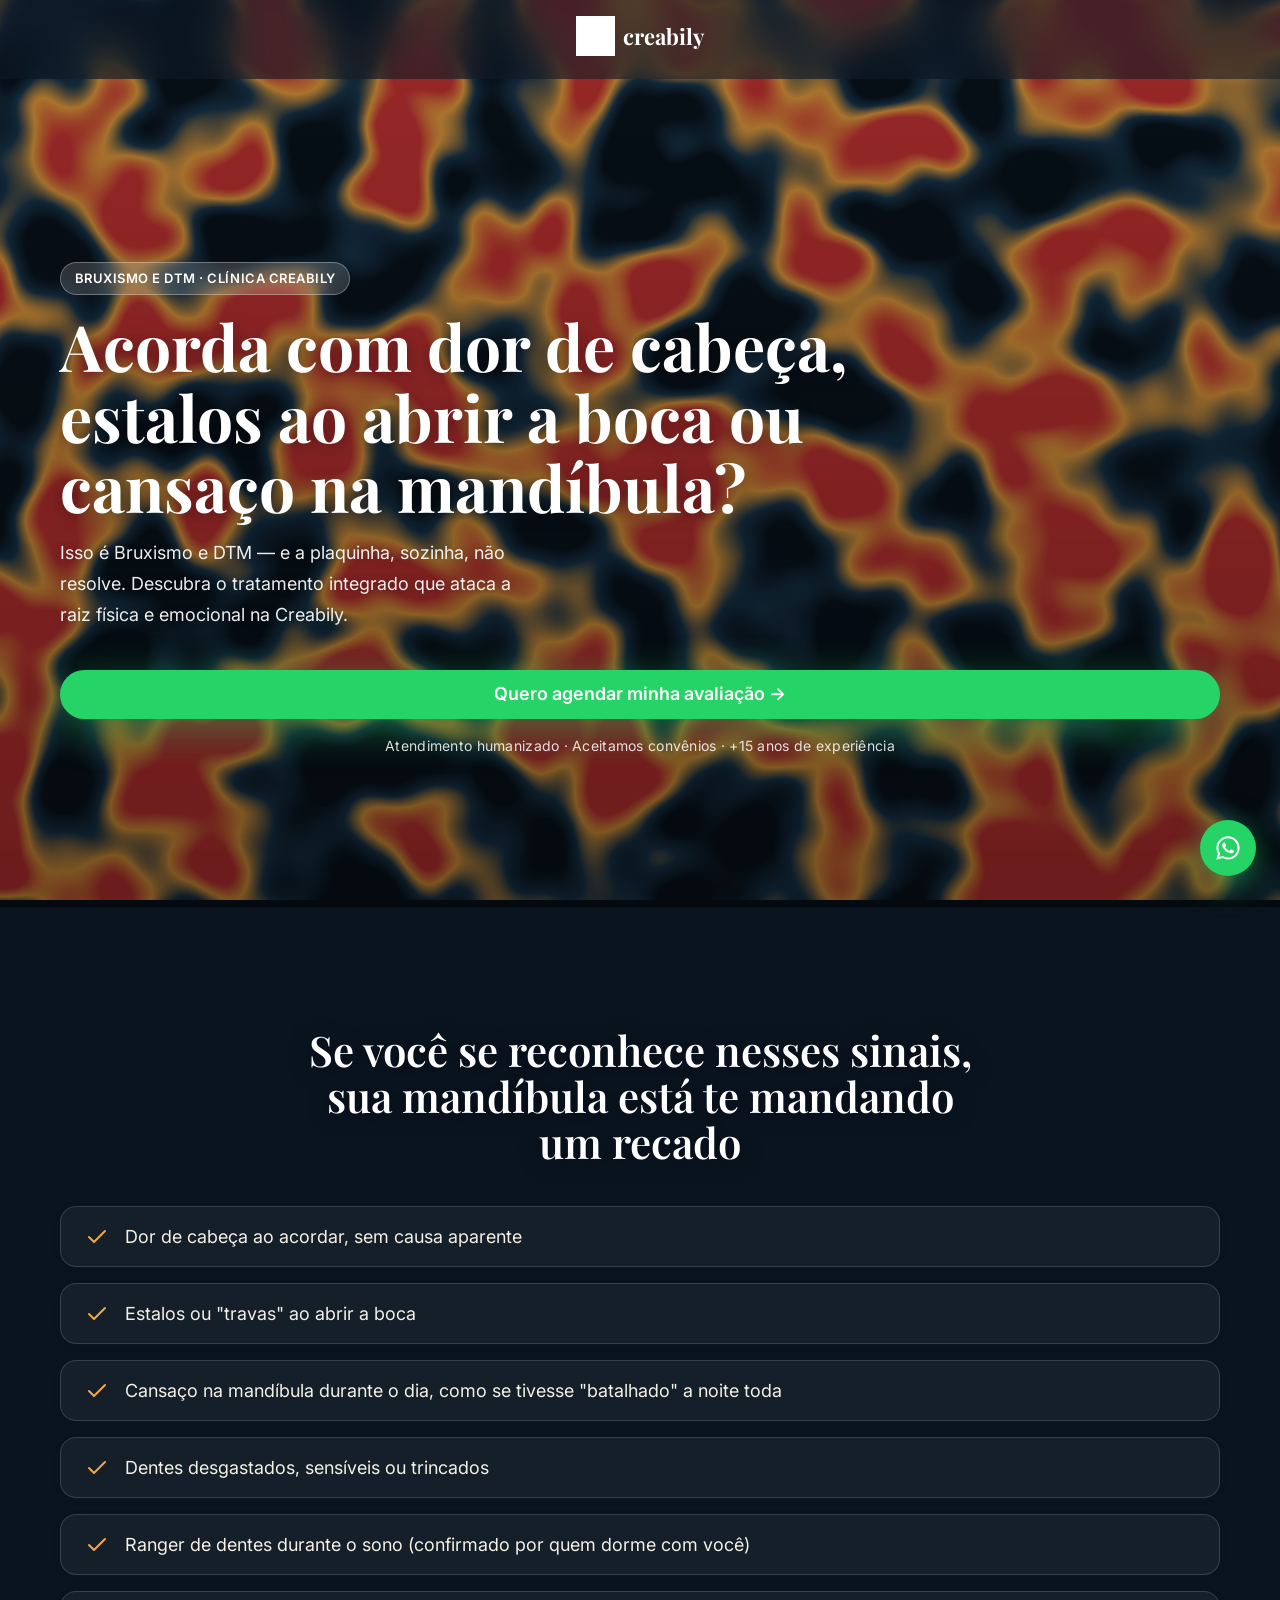
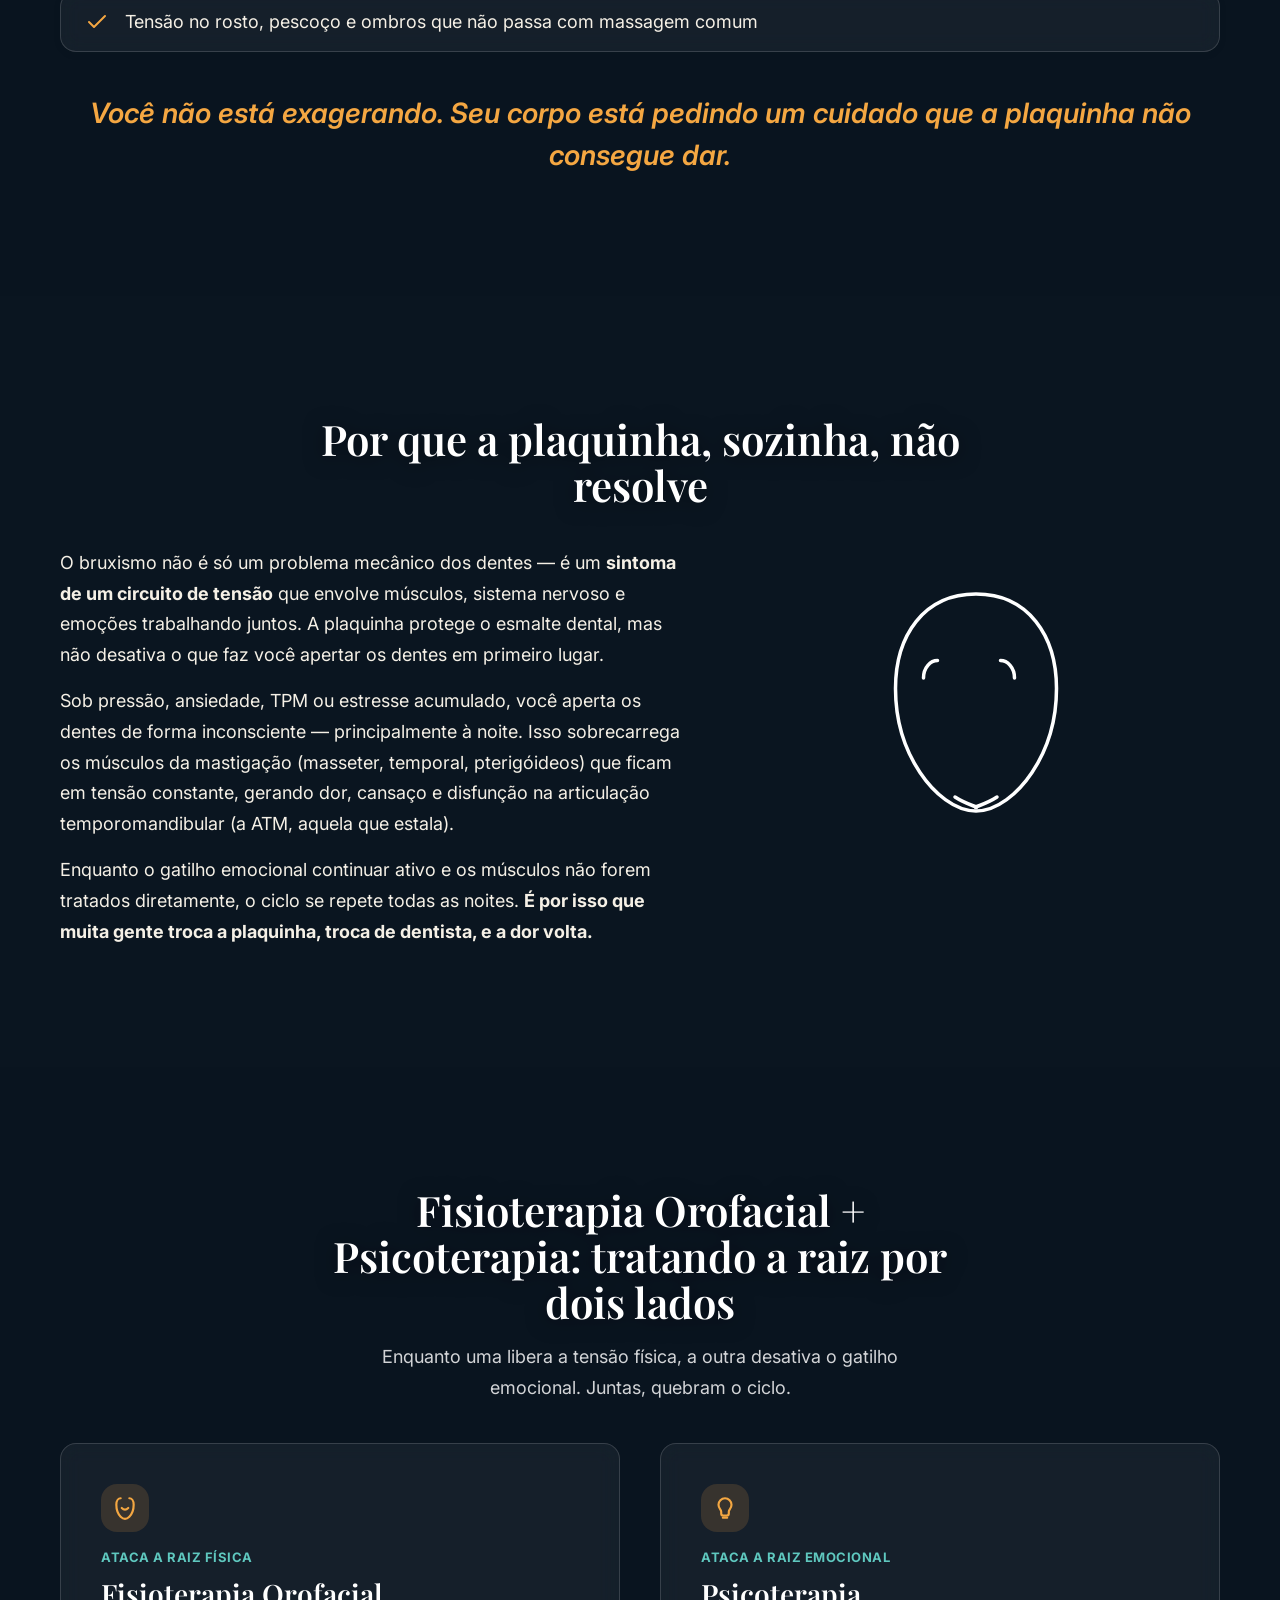
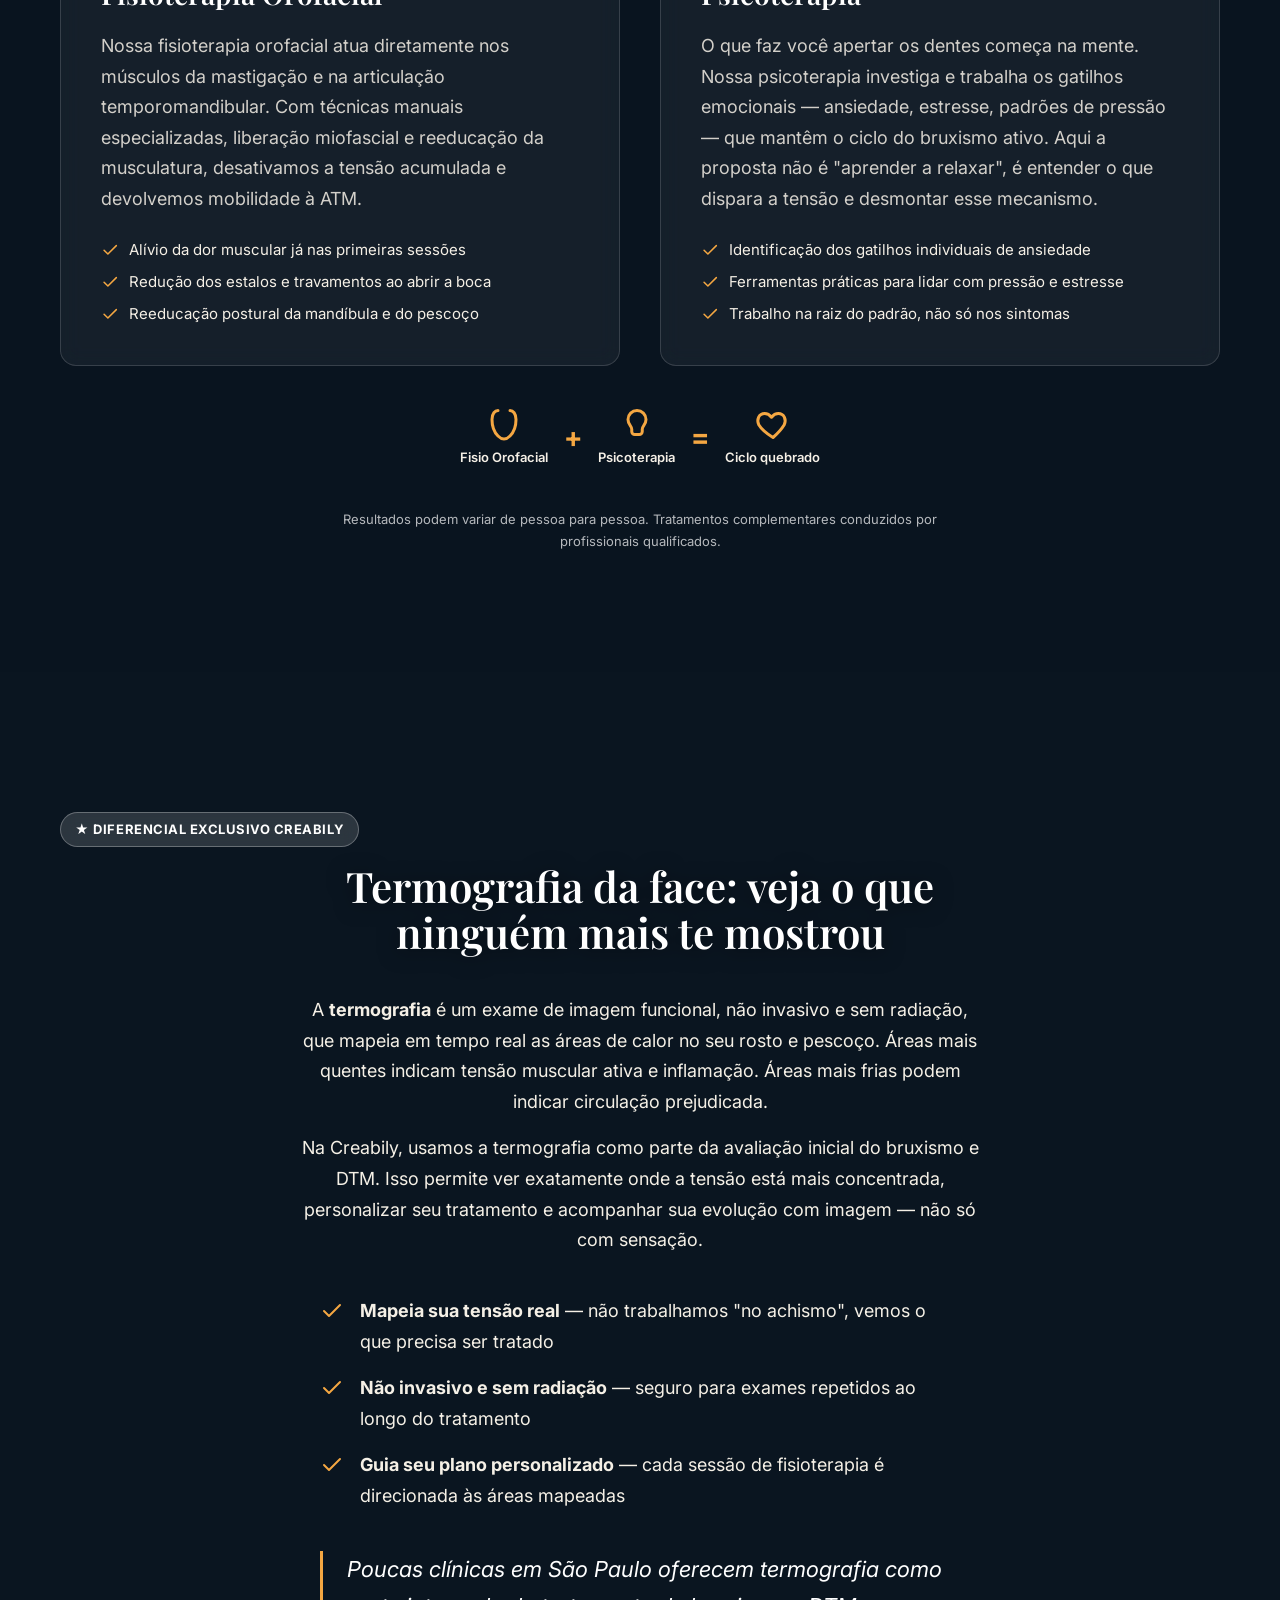
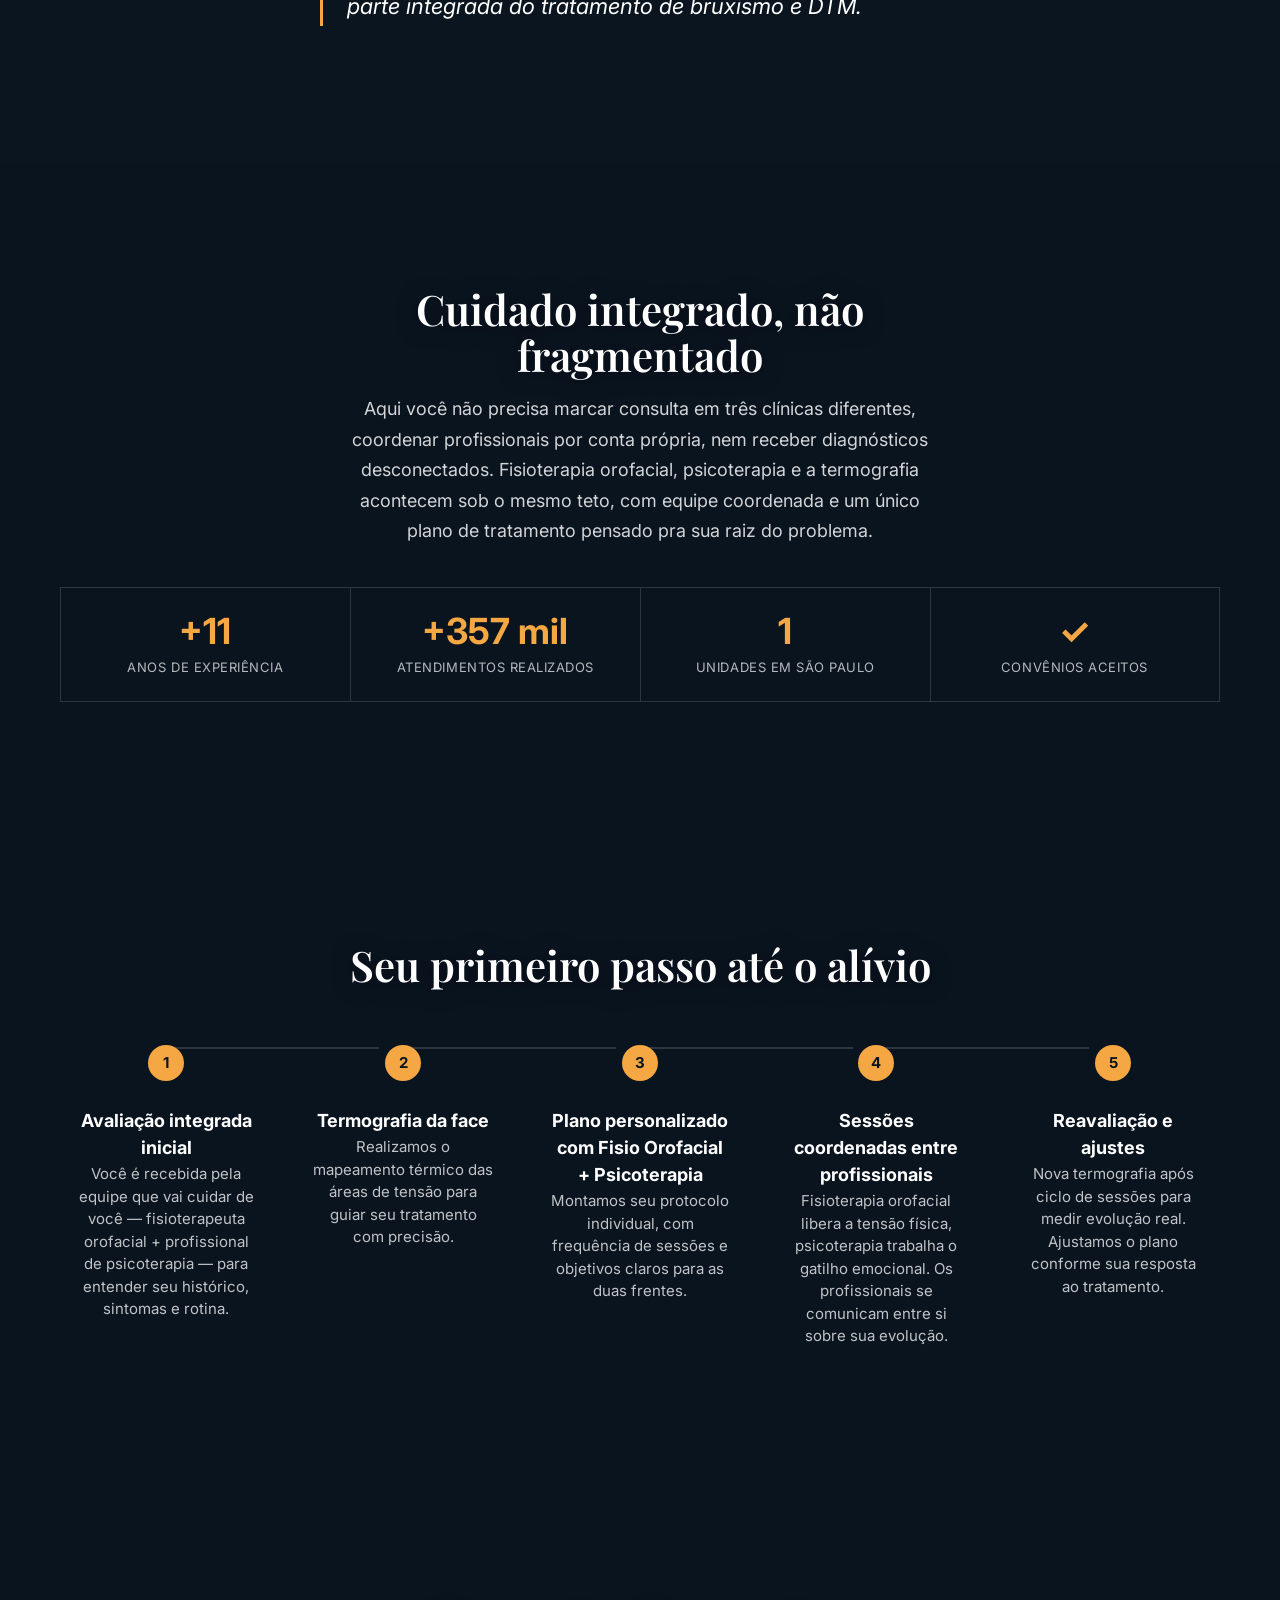
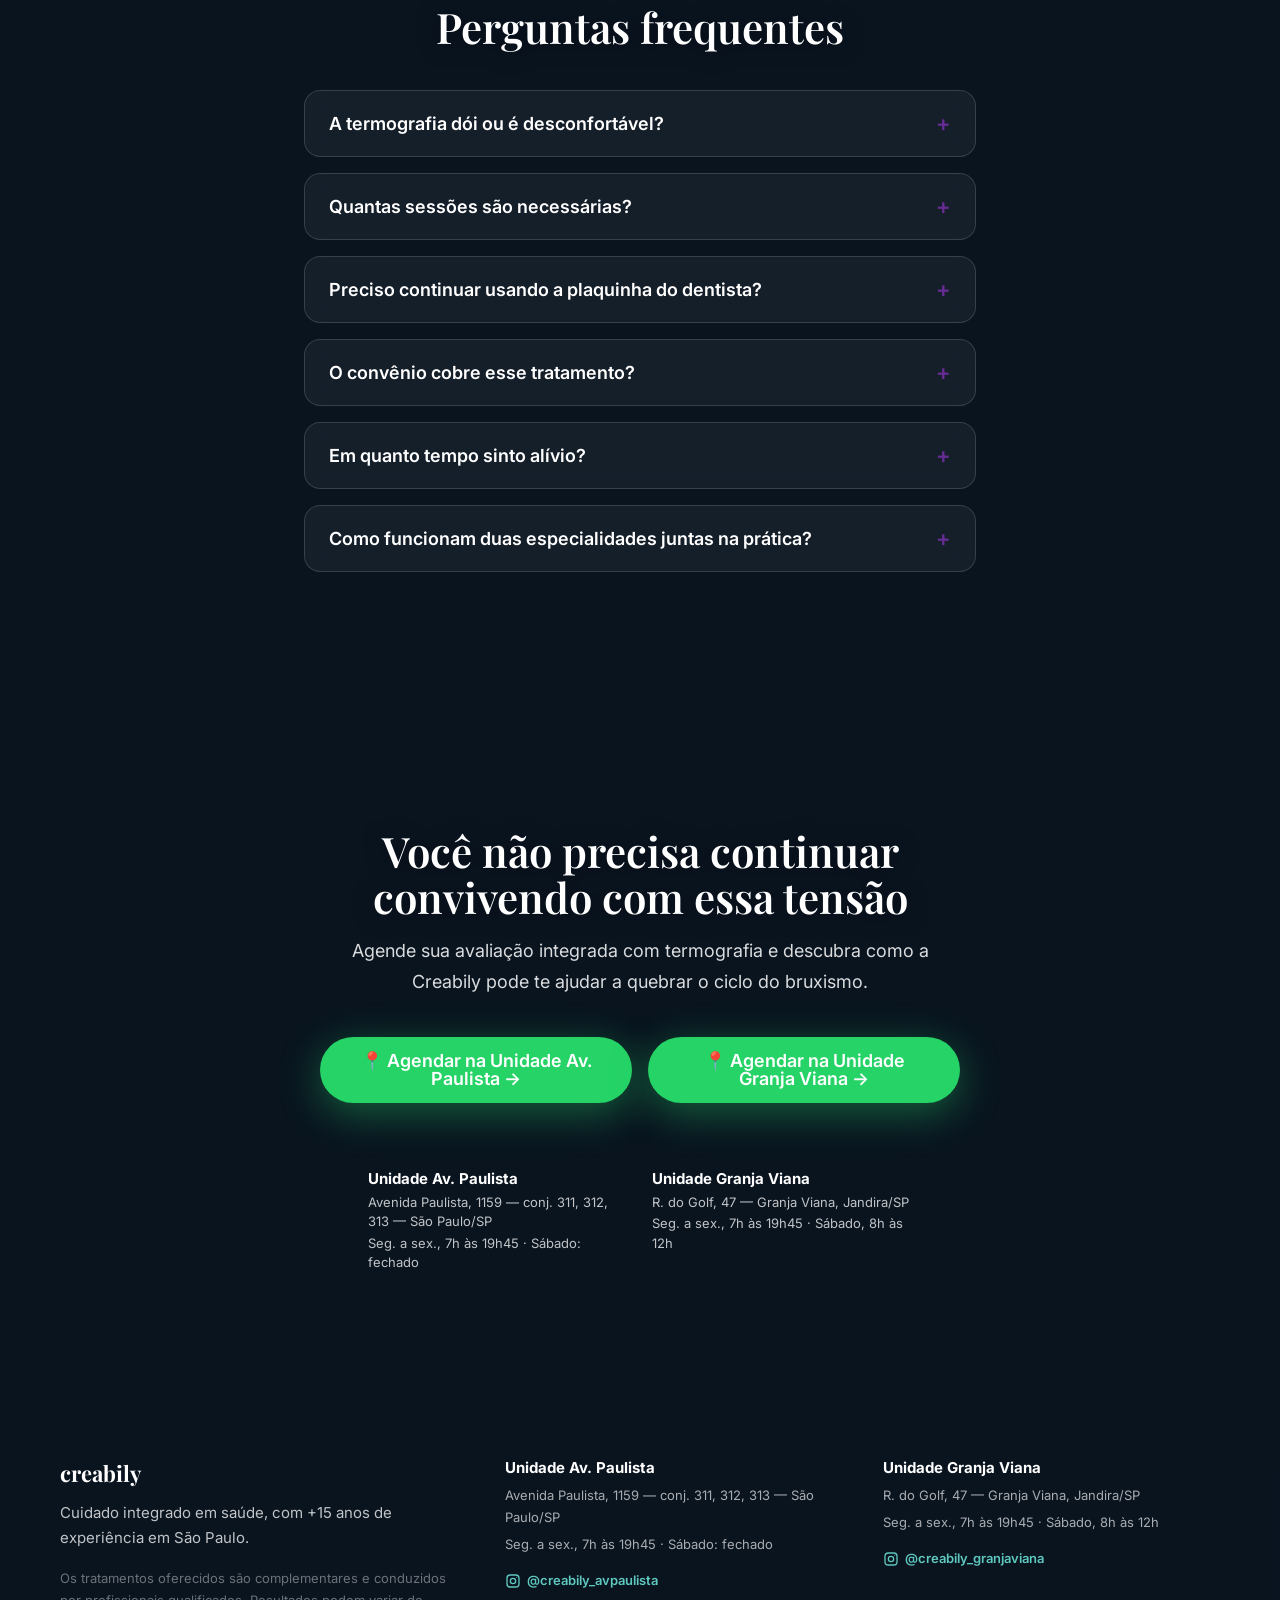
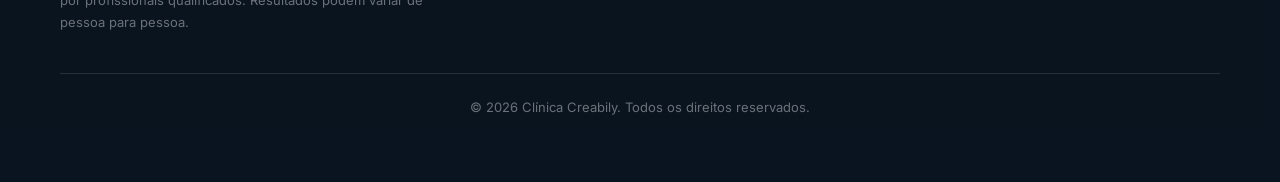
==== bruxismo/index.html @ 28f8302e "reformula LP bruxismo como ambiente termográfico imersivo" ====
<!DOCTYPE html>
<html lang="pt-BR">
<head>
  <meta charset="UTF-8" />
  <meta name="viewport" content="width=device-width, initial-scale=1.0" />
  <title>Bruxismo e DTM em São Paulo | Tratamento Integrado com Termografia | Clínica Creabily</title>
  <meta
    name="description"
    content="Sofre com bruxismo, dor na mandíbula ou estalos? A Creabily oferece tratamento integrado com Fisioterapia Orofacial, Psicoterapia e Termografia da face. Agende sua avaliação."
  />
  <link rel="canonical" href="https://bruxismo.creabily.com/" />

  <!-- Open Graph -->
  <meta property="og:type" content="website" />
  <meta property="og:title" content="Bruxismo e DTM em São Paulo | Tratamento Integrado com Termografia | Clínica Creabily" />
  <meta
    property="og:description"
    content="Acorda com dor de cabeça, estalos ao abrir a boca ou cansaço na mandíbula? Descubra o tratamento integrado com Fisioterapia Orofacial, Psicoterapia e Termografia na Clínica Creabily."
  />
  <meta property="og:locale" content="pt_BR" />
  <meta property="og:image" content="https://bruxismo.creabily.com/assets/hero-poster.webp" />

  <!-- Google Fonts: Playfair Display (headlines) + Inter (corpo/labels) -->
  <link rel="preconnect" href="https://fonts.googleapis.com" />
  <link rel="preconnect" href="https://fonts.gstatic.com" crossorigin />
  <link
    href="https://fonts.googleapis.com/css2?family=Playfair+Display:wght@600;700&family=Inter:wght@400;500;600;700&display=swap"
    rel="stylesheet"
  />

  <link rel="stylesheet" href="shared/styles/reset.css" />
  <link rel="stylesheet" href="shared/styles/variables.css" />
  <link rel="stylesheet" href="shared/styles/components.css" />
  <link rel="stylesheet" href="shared/styles/animations.css" />
  <link rel="stylesheet" href="styles.css" />

  <script type="application/ld+json">
    {
      "@context": "https://schema.org",
      "@graph": [
        {
          "@type": "MedicalClinic",
          "name": "Clínica Creabily — Av. Paulista",
          "image": "https://creabily.com/shared/assets/logo.png",
          "address": {
            "@type": "PostalAddress",
            "streetAddress": "Avenida Paulista, 1159, conj. 311, 312, 313",
            "addressLocality": "São Paulo",
            "addressRegion": "SP",
            "addressCountry": "BR"
          },
          "telephone": "+5511933130234",
          "openingHoursSpecification": [
            {
              "@type": "OpeningHoursSpecification",
              "dayOfWeek": ["Monday", "Tuesday", "Wednesday", "Thursday", "Friday"],
              "opens": "07:00",
              "closes": "19:45"
            }
          ],
          "medicalSpecialty": "Fisioterapia Orofacial, Psicoterapia"
        },
        {
          "@type": "MedicalClinic",
          "name": "Clínica Creabily — Granja Viana",
          "image": "https://creabily.com/shared/assets/logo.png",
          "address": {
            "@type": "PostalAddress",
            "streetAddress": "R. do Golf, 47, Granja Viana",
            "addressLocality": "Jandira",
            "addressRegion": "SP",
            "addressCountry": "BR"
          },
          "telephone": "+5511914429741",
          "openingHoursSpecification": [
            {
              "@type": "OpeningHoursSpecification",
              "dayOfWeek": ["Monday", "Tuesday", "Wednesday", "Thursday", "Friday"],
              "opens": "07:00",
              "closes": "19:45"
            },
            {
              "@type": "OpeningHoursSpecification",
              "dayOfWeek": ["Saturday"],
              "opens": "08:00",
              "closes": "12:00"
            }
          ],
          "medicalSpecialty": "Fisioterapia Orofacial, Psicoterapia"
        }
      ]
    }
  </script>
</head>
<body>
  <!-- Ambiente termográfico único, fixo atrás de toda a página -->
  <div class="dither-background dither-fixed" data-colors="termografia" aria-hidden="true"></div>

  <!-- ===== HEADER (shared/components/header.html) ===== -->
  <header class="site-header">
    <div class="container">
      <a
        class="site-header__logo"
        href="https://creabily.com"
        target="_blank"
        rel="noopener noreferrer"
        aria-label="Creabily — ir para o site institucional"
      >
        <img
          class="site-header__logo-img"
          src="shared/assets/logo.png"
          alt=""
          width="40"
          height="40"
        />
        creabily
      </a>
    </div>
  </header>

  <main>
    <!-- ===== 1. HERO ===== -->
    <section class="hero section-transparent">
      <video
        class="hero__video"
        autoplay
        muted
        loop
        playsinline
        poster="assets/hero-poster.webp"
        aria-hidden="true"
      >
        <source src="assets/hero-video.mp4" type="video/mp4" />
      </video>
      <div class="container hero__content">
        <span class="hero__eyebrow">Bruxismo e DTM · Clínica Creabily</span>
        <h1 class="hero__title">
          Acorda com dor de cabeça, estalos ao abrir a boca ou cansaço na mandíbula?
        </h1>
        <p class="hero__subtitle">
          Isso é Bruxismo e DTM — e a plaquinha, sozinha, não resolve. Descubra
          o tratamento integrado que ataca a raiz física e emocional na Creabily.
        </p>
        <div class="hero__cta">
          <a
            class="btn btn-whatsapp btn-block"
            href="https://api.whatsapp.com/send/?phone=5511914429741&text=Ol%C3%A1!%20Vi%20a%20p%C3%A1gina%20sobre%20Bruxismo%20e%20DTM%20e%20quero%20agendar%20uma%20avalia%C3%A7%C3%A3o%20integrada."
            target="_blank"
            rel="noopener noreferrer"
          >
            Quero agendar minha avaliação →
          </a>
          <p class="microtext">
            Atendimento humanizado · Aceitamos convênios · +15 anos de experiência
          </p>
        </div>
      </div>
    </section>

    <!-- ===== 2. IDENTIFICAÇÃO DO PROBLEMA ===== -->
    <section class="section section-glass">
      <div class="container">
        <div class="section-header">
          <h2 class="section-title" data-reveal="fade-up">
            Se você se reconhece nesses sinais, sua mandíbula está te mandando um recado
          </h2>
        </div>

        <ul class="checklist" data-reveal-group data-reveal-stagger="100">
          <li class="checklist__item" data-reveal="slide-left">
            <svg class="checklist__icon" viewBox="0 0 24 24" fill="none" stroke="currentColor" stroke-width="2" aria-hidden="true">
              <path d="M20 6 9 17l-5-5" stroke-linecap="round" stroke-linejoin="round" />
            </svg>
            Dor de cabeça ao acordar, sem causa aparente
          </li>
          <li class="checklist__item" data-reveal="slide-left">
            <svg class="checklist__icon" viewBox="0 0 24 24" fill="none" stroke="currentColor" stroke-width="2" aria-hidden="true">
              <path d="M20 6 9 17l-5-5" stroke-linecap="round" stroke-linejoin="round" />
            </svg>
            Estalos ou "travas" ao abrir a boca
          </li>
          <li class="checklist__item" data-reveal="slide-left">
            <svg class="checklist__icon" viewBox="0 0 24 24" fill="none" stroke="currentColor" stroke-width="2" aria-hidden="true">
              <path d="M20 6 9 17l-5-5" stroke-linecap="round" stroke-linejoin="round" />
            </svg>
            Cansaço na mandíbula durante o dia, como se tivesse "batalhado" a noite toda
          </li>
          <li class="checklist__item" data-reveal="slide-left">
            <svg class="checklist__icon" viewBox="0 0 24 24" fill="none" stroke="currentColor" stroke-width="2" aria-hidden="true">
              <path d="M20 6 9 17l-5-5" stroke-linecap="round" stroke-linejoin="round" />
            </svg>
            Dentes desgastados, sensíveis ou trincados
          </li>
          <li class="checklist__item" data-reveal="slide-left">
            <svg class="checklist__icon" viewBox="0 0 24 24" fill="none" stroke="currentColor" stroke-width="2" aria-hidden="true">
              <path d="M20 6 9 17l-5-5" stroke-linecap="round" stroke-linejoin="round" />
            </svg>
            Ranger de dentes durante o sono (confirmado por quem dorme com você)
          </li>
          <li class="checklist__item" data-reveal="slide-left">
            <svg class="checklist__icon" viewBox="0 0 24 24" fill="none" stroke="currentColor" stroke-width="2" aria-hidden="true">
              <path d="M20 6 9 17l-5-5" stroke-linecap="round" stroke-linejoin="round" />
            </svg>
            Tensão no rosto, pescoço e ombros que não passa com massagem comum
          </li>
        </ul>

        <p class="closing-statement" data-reveal="fade-up">
          Você não está exagerando. Seu corpo está pedindo um cuidado que a plaquinha não consegue dar.
        </p>
      </div>
    </section>

    <!-- ===== 3. AGITAÇÃO (transparente — deixa o ambiente termográfico global aparecer) ===== -->
    <section class="section section-transparent">
      <div class="container">
        <div class="section-header">
          <h2 class="section-title" data-reveal="fade-up">Por que a plaquinha, sozinha, não resolve</h2>
        </div>

        <div class="agitation-layout">
          <div class="prose" data-reveal="fade-up-sm">
            <p>
              O bruxismo não é só um problema mecânico dos dentes — é um
              <strong>sintoma de um circuito de tensão</strong> que envolve
              músculos, sistema nervoso e emoções trabalhando juntos. A
              plaquinha protege o esmalte dental, mas não desativa o que faz
              você apertar os dentes em primeiro lugar.
            </p>
            <p>
              Sob pressão, ansiedade, TPM ou estresse acumulado, você aperta
              os dentes de forma inconsciente — principalmente à noite. Isso
              sobrecarrega os músculos da mastigação (masseter, temporal,
              pterigóideos) que ficam em tensão constante, gerando dor,
              cansaço e disfunção na articulação temporomandibular (a ATM,
              aquela que estala).
            </p>
            <p>
              Enquanto o gatilho emocional continuar ativo e os músculos não
              forem tratados diretamente, o ciclo se repete todas as noites.
              <strong>É por isso que muita gente troca a plaquinha, troca de
              dentista, e a dor volta.</strong>
            </p>
          </div>

          <div class="agitation-layout__icon" data-reveal="scale-fade" aria-hidden="true">
            <svg class="heat-face" viewBox="0 0 160 200" xmlns="http://www.w3.org/2000/svg">
              <defs>
                <radialGradient id="heatGlowAmber" cx="50%" cy="50%" r="50%">
                  <stop offset="0%" stop-color="#f4a742" stop-opacity="0.95" />
                  <stop offset="70%" stop-color="#f4a742" stop-opacity="0.4" />
                  <stop offset="100%" stop-color="#f4a742" stop-opacity="0" />
                </radialGradient>
                <radialGradient id="heatGlowRed" cx="50%" cy="50%" r="50%">
                  <stop offset="0%" stop-color="#d63838" stop-opacity="0.95" />
                  <stop offset="70%" stop-color="#d63838" stop-opacity="0.4" />
                  <stop offset="100%" stop-color="#d63838" stop-opacity="0" />
                </radialGradient>
              </defs>

              <!-- Silhueta do rosto (linha minimalista) -->
              <g fill="none" stroke="currentColor" stroke-width="2" stroke-linecap="round" stroke-linejoin="round">
                <path d="M80 12c-30 0-46 24-46 54 0 20 6 36 14 48 8 12 20 22 32 22s24-10 32-22c8-12 14-28 14-48 0-30-16-54-46-54Z" />
                <path d="M50 60c0-6 4-10 8-10" />
                <path d="M102 60c0-6-4-10-8-10" />
                <path d="M68 128c6 4 14 6 12 6s6-2 12-6" />
              </g>

              <!-- Pontos de calor: temporal (têmpora), masseter (bochecha) e ATM (frente do ouvido) — bilaterais -->
              <g class="heat-face__point" style="--delay: 0s">
                <circle cx="46" cy="46" r="12" fill="url(#heatGlowAmber)" />
                <circle cx="46" cy="46" r="4" fill="#f4a742" />
              </g>
              <g class="heat-face__point" style="--delay: 0.5s">
                <circle cx="114" cy="46" r="12" fill="url(#heatGlowAmber)" />
                <circle cx="114" cy="46" r="4" fill="#f4a742" />
              </g>
              <g class="heat-face__point" style="--delay: 1s">
                <circle cx="40" cy="86" r="13" fill="url(#heatGlowRed)" />
                <circle cx="40" cy="86" r="4.5" fill="#d63838" />
              </g>
              <g class="heat-face__point" style="--delay: 1.5s">
                <circle cx="120" cy="86" r="13" fill="url(#heatGlowRed)" />
                <circle cx="120" cy="86" r="4.5" fill="#d63838" />
              </g>
              <g class="heat-face__point" style="--delay: 2s">
                <circle cx="44" cy="108" r="11" fill="url(#heatGlowAmber)" />
                <circle cx="44" cy="108" r="4" fill="#f4a742" />
              </g>
              <g class="heat-face__point" style="--delay: 2.5s">
                <circle cx="116" cy="108" r="11" fill="url(#heatGlowAmber)" />
                <circle cx="116" cy="108" r="4" fill="#f4a742" />
              </g>
            </svg>
          </div>
        </div>
      </div>
    </section>

    <!-- ===== 4. MECANISMO MULTIDISCIPLINAR ===== -->
    <section class="section section-glass">
      <div class="container">
        <div class="section-header">
          <h2 class="section-title" data-reveal="fade-up">
            Fisioterapia Orofacial + Psicoterapia: tratando a raiz por dois lados
          </h2>
          <p class="section-subtitle" data-reveal="fade-up-sm">
            Enquanto uma libera a tensão física, a outra desativa o gatilho
            emocional. Juntas, quebram o ciclo.
          </p>
        </div>

        <div class="specialty-grid" data-reveal-group data-reveal-stagger="150">
          <div class="specialty-card" data-reveal="fade-up">
            <div class="specialty-card__icon">
              <svg width="26" height="26" viewBox="0 0 24 24" fill="none" stroke="currentColor" stroke-width="2" aria-hidden="true">
                <path d="M8 3c-2 0-4 2-4 6 0 5 2 9 4 11 1.5 1.5 3 2 4 2s2.5-.5 4-2c2-2 4-6 4-11 0-4-2-6-4-6" stroke-linecap="round" stroke-linejoin="round" />
                <path d="M9 12c1 1 2 1.5 3 1.5s2-.5 3-1.5" stroke-linecap="round" />
              </svg>
            </div>
            <span class="specialty-card__eyebrow">Ataca a raiz física</span>
            <h3 class="specialty-card__title">Fisioterapia Orofacial</h3>
            <p class="specialty-card__text">
              Nossa fisioterapia orofacial atua diretamente nos músculos da
              mastigação e na articulação temporomandibular. Com técnicas
              manuais especializadas, liberação miofascial e reeducação da
              musculatura, desativamos a tensão acumulada e devolvemos
              mobilidade à ATM.
            </p>
            <ul class="specialty-card__bullets">
              <li>
                <svg viewBox="0 0 24 24" fill="none" stroke="currentColor" stroke-width="2" aria-hidden="true"><path d="M20 6 9 17l-5-5" stroke-linecap="round" stroke-linejoin="round" /></svg>
                Alívio da dor muscular já nas primeiras sessões
              </li>
              <li>
                <svg viewBox="0 0 24 24" fill="none" stroke="currentColor" stroke-width="2" aria-hidden="true"><path d="M20 6 9 17l-5-5" stroke-linecap="round" stroke-linejoin="round" /></svg>
                Redução dos estalos e travamentos ao abrir a boca
              </li>
              <li>
                <svg viewBox="0 0 24 24" fill="none" stroke="currentColor" stroke-width="2" aria-hidden="true"><path d="M20 6 9 17l-5-5" stroke-linecap="round" stroke-linejoin="round" /></svg>
                Reeducação postural da mandíbula e do pescoço
              </li>
            </ul>
          </div>

          <div class="specialty-card" data-reveal="fade-up">
            <div class="specialty-card__icon">
              <svg width="26" height="26" viewBox="0 0 24 24" fill="none" stroke="currentColor" stroke-width="2" aria-hidden="true">
                <path d="M12 3a6 6 0 0 0-6 6c0 2 .8 3.2 1.6 4.3.5.7.9 1.3.9 2.2V17a2 2 0 0 0 2 2h3a2 2 0 0 0 2-2v-1.5c0-.9.4-1.5.9-2.2C17.2 12.2 18 11 18 9a6 6 0 0 0-6-6Z" stroke-linecap="round" stroke-linejoin="round" />
                <path d="M10 21h4" stroke-linecap="round" />
              </svg>
            </div>
            <span class="specialty-card__eyebrow">Ataca a raiz emocional</span>
            <h3 class="specialty-card__title">Psicoterapia</h3>
            <p class="specialty-card__text">
              O que faz você apertar os dentes começa na mente. Nossa
              psicoterapia investiga e trabalha os gatilhos emocionais —
              ansiedade, estresse, padrões de pressão — que mantêm o ciclo do
              bruxismo ativo. Aqui a proposta não é "aprender a relaxar", é
              entender o que dispara a tensão e desmontar esse mecanismo.
            </p>
            <ul class="specialty-card__bullets">
              <li>
                <svg viewBox="0 0 24 24" fill="none" stroke="currentColor" stroke-width="2" aria-hidden="true"><path d="M20 6 9 17l-5-5" stroke-linecap="round" stroke-linejoin="round" /></svg>
                Identificação dos gatilhos individuais de ansiedade
              </li>
              <li>
                <svg viewBox="0 0 24 24" fill="none" stroke="currentColor" stroke-width="2" aria-hidden="true"><path d="M20 6 9 17l-5-5" stroke-linecap="round" stroke-linejoin="round" /></svg>
                Ferramentas práticas para lidar com pressão e estresse
              </li>
              <li>
                <svg viewBox="0 0 24 24" fill="none" stroke="currentColor" stroke-width="2" aria-hidden="true"><path d="M20 6 9 17l-5-5" stroke-linecap="round" stroke-linejoin="round" /></svg>
                Trabalho na raiz do padrão, não só nos sintomas
              </li>
            </ul>
          </div>
        </div>

        <!-- Diagrama de integração: as duas frentes se somando -->
        <div class="integration-diagram" data-reveal="fade-up" aria-hidden="true">
          <div class="integration-diagram__node">
            <svg viewBox="0 0 24 24" fill="none" stroke="currentColor" stroke-width="2" aria-hidden="true">
              <path d="M8 3c-2 0-4 2-4 6 0 5 2 9 4 11 1.5 1.5 3 2 4 2s2.5-.5 4-2c2-2 4-6 4-11 0-4-2-6-4-6" stroke-linecap="round" stroke-linejoin="round" />
            </svg>
            Fisio Orofacial
          </div>
          <span class="integration-diagram__op">+</span>
          <div class="integration-diagram__node">
            <svg viewBox="0 0 24 24" fill="none" stroke="currentColor" stroke-width="2" aria-hidden="true">
              <path d="M12 3a6 6 0 0 0-6 6c0 2 .8 3.2 1.6 4.3.5.7.9 1.3.9 2.2V17a2 2 0 0 0 2 2h3a2 2 0 0 0 2-2v-1.5c0-.9.4-1.5.9-2.2C17.2 12.2 18 11 18 9a6 6 0 0 0-6-6Z" stroke-linecap="round" stroke-linejoin="round" />
            </svg>
            Psicoterapia
          </div>
          <span class="integration-diagram__op">=</span>
          <div class="integration-diagram__node">
            <svg viewBox="0 0 24 24" fill="none" stroke="currentColor" stroke-width="2" aria-hidden="true">
              <path d="M12 21s-7-4.35-9.5-8.5C1 9 2.5 5 6.5 5c2 0 3.5 1.2 4.5 2.5C12 6.2 13.5 5 15.5 5 19.5 5 21 9 19.5 12.5 17 16.65 12 21 12 21Z" stroke-linecap="round" stroke-linejoin="round" />
            </svg>
            Ciclo quebrado
          </div>
        </div>

        <p class="compliance-note">
          Resultados podem variar de pessoa para pessoa. Tratamentos
          complementares conduzidos por profissionais qualificados.
        </p>
      </div>
    </section>

    <!-- ===== 5. DIFERENCIAL TÉCNICO: TERMOGRAFIA (seção-vitrine, transparente sobre o ambiente global) ===== -->
    <section class="section section-transparent section--diferencial">
      <div class="container">
        <div class="section-header">
          <span class="diferencial-badge">★ Diferencial exclusivo Creabily</span>
          <h2 class="section-title" data-reveal="fade-up">
            Termografia da face: veja o que ninguém mais te mostrou
          </h2>
        </div>

        <div class="prose" data-reveal="fade-up-sm" style="margin-inline: auto; text-align: center;">
          <p>
            A <strong>termografia</strong> é um exame de imagem funcional,
            não invasivo e sem radiação, que mapeia em tempo real as áreas de
            calor no seu rosto e pescoço. Áreas mais quentes indicam tensão
            muscular ativa e inflamação. Áreas mais frias podem indicar
            circulação prejudicada.
          </p>
          <p>
            Na Creabily, usamos a termografia como parte da avaliação inicial
            do bruxismo e DTM. Isso permite ver exatamente onde a tensão está
            mais concentrada, personalizar seu tratamento e acompanhar sua
            evolução com imagem — não só com sensação.
          </p>
        </div>

        <ul class="diferencial-bullets" data-reveal-group data-reveal-stagger="120">
          <li data-reveal="fade-up">
            <svg class="diferencial-bullets__icon" viewBox="0 0 24 24" fill="none" stroke="currentColor" stroke-width="2" aria-hidden="true">
              <path d="M20 6 9 17l-5-5" stroke-linecap="round" stroke-linejoin="round" />
            </svg>
            <span><strong>Mapeia sua tensão real</strong> — não trabalhamos "no achismo", vemos o que precisa ser tratado</span>
          </li>
          <li data-reveal="fade-up">
            <svg class="diferencial-bullets__icon" viewBox="0 0 24 24" fill="none" stroke="currentColor" stroke-width="2" aria-hidden="true">
              <path d="M20 6 9 17l-5-5" stroke-linecap="round" stroke-linejoin="round" />
            </svg>
            <span><strong>Não invasivo e sem radiação</strong> — seguro para exames repetidos ao longo do tratamento</span>
          </li>
          <li data-reveal="fade-up">
            <svg class="diferencial-bullets__icon" viewBox="0 0 24 24" fill="none" stroke="currentColor" stroke-width="2" aria-hidden="true">
              <path d="M20 6 9 17l-5-5" stroke-linecap="round" stroke-linejoin="round" />
            </svg>
            <span><strong>Guia seu plano personalizado</strong> — cada sessão de fisioterapia é direcionada às áreas mapeadas</span>
          </li>
        </ul>

        <p class="authority-quote" data-reveal="fade-up">
          Poucas clínicas em São Paulo oferecem termografia como parte
          integrada do tratamento de bruxismo e DTM.
        </p>
      </div>
    </section>

    <!-- ===== 6. AUTORIDADE ===== -->
    <section class="section section-glass">
      <div class="container">
        <div class="section-header">
          <h2 class="section-title" data-reveal="fade-up">Cuidado integrado, não fragmentado</h2>
          <p class="section-subtitle" data-reveal="fade-up-sm">
            Aqui você não precisa marcar consulta em três clínicas diferentes,
            coordenar profissionais por conta própria, nem receber
            diagnósticos desconectados. Fisioterapia orofacial, psicoterapia e
            a termografia acontecem sob o mesmo teto, com equipe coordenada e
            um único plano de tratamento pensado pra sua raiz do problema.
          </p>
        </div>

        <div class="counter-grid" data-reveal-group data-reveal-stagger="150">
          <div class="counter" data-reveal="fade-up">
            <span class="counter__value" data-reveal="counter" data-counter-target="15" data-counter-prefix="+">0</span>
            <span class="counter__label">anos de experiência</span>
          </div>
          <div class="counter" data-reveal="fade-up">
            <span class="counter__value" data-reveal="counter" data-counter-target="500" data-counter-prefix="+" data-counter-suffix=" mil">0</span>
            <span class="counter__label">atendimentos realizados</span>
          </div>
          <div class="counter" data-reveal="fade-up">
            <span class="counter__value" data-reveal="counter" data-counter-target="2">0</span>
            <span class="counter__label">unidades em São Paulo</span>
          </div>
          <div class="counter" data-reveal="fade-up">
            <span class="counter__value">✓</span>
            <span class="counter__label">Convênios aceitos</span>
          </div>
        </div>
      </div>
    </section>

    <!-- ===== 7. COMO FUNCIONA (stepper 5 passos) ===== -->
    <section class="section section-glass">
      <div class="container">
        <div class="section-header">
          <h2 class="section-title" data-reveal="fade-up">Seu primeiro passo até o alívio</h2>
        </div>

        <div class="stepper" data-reveal-group data-reveal-stagger="120">
          <div class="step" data-reveal="slide-left">
            <div>
              <p class="step__title">Avaliação integrada inicial</p>
              <p class="step__text">
                Você é recebida pela equipe que vai cuidar de você —
                fisioterapeuta orofacial + profissional de psicoterapia —
                para entender seu histórico, sintomas e rotina.
              </p>
            </div>
          </div>
          <div class="step" data-reveal="slide-left">
            <div>
              <p class="step__title">Termografia da face</p>
              <p class="step__text">
                Realizamos o mapeamento térmico das áreas de tensão para
                guiar seu tratamento com precisão.
              </p>
            </div>
          </div>
          <div class="step" data-reveal="slide-left">
            <div>
              <p class="step__title">Plano personalizado com Fisio Orofacial + Psicoterapia</p>
              <p class="step__text">
                Montamos seu protocolo individual, com frequência de sessões
                e objetivos claros para as duas frentes.
              </p>
            </div>
          </div>
          <div class="step" data-reveal="slide-left">
            <div>
              <p class="step__title">Sessões coordenadas entre profissionais</p>
              <p class="step__text">
                Fisioterapia orofacial libera a tensão física, psicoterapia
                trabalha o gatilho emocional. Os profissionais se comunicam
                entre si sobre sua evolução.
              </p>
            </div>
          </div>
          <div class="step" data-reveal="slide-left">
            <div>
              <p class="step__title">Reavaliação e ajustes</p>
              <p class="step__text">
                Nova termografia após ciclo de sessões para medir evolução
                real. Ajustamos o plano conforme sua resposta ao tratamento.
              </p>
            </div>
          </div>
        </div>
      </div>
    </section>

    <!-- ===== 8. FAQ ===== -->
    <section class="section section-glass">
      <div class="container">
        <div class="section-header">
          <h2 class="section-title" data-reveal="fade-up">Perguntas frequentes</h2>
        </div>

        <div class="faq" data-reveal-group data-reveal-stagger="80">
          <details class="faq-item" data-reveal="fade-in">
            <summary class="faq-item__question">A termografia dói ou é desconfortável?</summary>
            <p class="faq-item__answer">
              Não. É um exame de imagem à distância — uma câmera especial
              capta o calor da sua pele sem contato físico. Você fica em pé
              por alguns minutos em um ambiente climatizado, e as imagens são
              geradas em tempo real.
            </p>
          </details>

          <details class="faq-item" data-reveal="fade-in">
            <summary class="faq-item__question">Quantas sessões são necessárias?</summary>
            <p class="faq-item__answer">
              Depende do quadro de cada pessoa e do que a avaliação inicial
              revelar. A média é entre 8 e 12 sessões de fisioterapia
              orofacial, com psicoterapia acontecendo em paralelo em
              frequência semanal ou quinzenal. Isso será definido no seu
              plano personalizado.
            </p>
          </details>

          <details class="faq-item" data-reveal="fade-in">
            <summary class="faq-item__question">Preciso continuar usando a plaquinha do dentista?</summary>
            <p class="faq-item__answer">
              Sim, se seu dentista prescreveu. Nosso tratamento não substitui
              a plaquinha — ele trata o que a plaquinha não alcança (a tensão
              muscular e o gatilho emocional). A plaquinha continua
              protegendo o esmalte dental enquanto a raiz do problema é
              tratada.
            </p>
          </details>

          <details class="faq-item" data-reveal="fade-in">
            <summary class="faq-item__question">O convênio cobre esse tratamento?</summary>
            <p class="faq-item__answer">
              Trabalhamos com convênios credenciados — confirme o seu
              diretamente com nossa equipe pelo WhatsApp. A termografia pode
              ter cobertura específica dependendo do plano.
            </p>
          </details>

          <details class="faq-item" data-reveal="fade-in">
            <summary class="faq-item__question">Em quanto tempo sinto alívio?</summary>
            <p class="faq-item__answer">
              Muitos pacientes relatam redução da dor muscular já nas
              primeiras 2-3 sessões de fisioterapia orofacial. A melhora do
              padrão emocional é gradual e acompanha o processo
              psicoterapêutico. Cada organismo responde de um jeito.
            </p>
          </details>

          <details class="faq-item" data-reveal="fade-in">
            <summary class="faq-item__question">Como funcionam duas especialidades juntas na prática?</summary>
            <p class="faq-item__answer">
              Você não precisa se preocupar em coordenar nada. Nossa equipe
              agenda as sessões de forma harmônica e os profissionais
              compartilham informações sobre sua evolução (dentro do sigilo
              profissional). Você segue um plano único, com objetivos claros
              para cada frente.
            </p>
          </details>
        </div>
      </div>
    </section>

    <!-- ===== 9. CTA FINAL ===== -->
    <section class="section cta-final section-glass">
      <div class="container">
        <h2 class="section-title" data-reveal="fade-up">
          Você não precisa continuar convivendo com essa tensão
        </h2>
        <p class="section-subtitle" data-reveal="fade-up-sm">
          Agende sua avaliação integrada com termografia e descubra como a
          Creabily pode te ajudar a quebrar o ciclo do bruxismo.
        </p>

        <div class="cta-final__buttons" data-reveal-group data-reveal-stagger="120">
          <a
            class="btn btn-whatsapp"
            data-reveal="scale-fade"
            href="https://api.whatsapp.com/send/?phone=5511933130234&text=Ol%C3%A1!%20Quero%20agendar%20avalia%C3%A7%C3%A3o%20integrada%20de%20Bruxismo%2FDTM%20com%20termografia%20%E2%80%94%20Unidade%20Paulista"
            target="_blank"
            rel="noopener noreferrer"
          >
            📍 Agendar na Unidade Av. Paulista →
          </a>
          <a
            class="btn btn-whatsapp"
            data-reveal="scale-fade"
            href="https://api.whatsapp.com/send/?phone=5511914429741&text=Ol%C3%A1!%20Quero%20agendar%20avalia%C3%A7%C3%A3o%20integrada%20de%20Bruxismo%2FDTM%20com%20termografia%20%E2%80%94%20Unidade%20Granja%20Viana"
            target="_blank"
            rel="noopener noreferrer"
          >
            📍 Agendar na Unidade Granja Viana →
          </a>
        </div>

        <div class="cta-final__info">
          <div class="unit-info">
            <p class="unit-info__name">Unidade Av. Paulista</p>
            <p class="unit-info__detail">
              Avenida Paulista, 1159 — conj. 311, 312, 313 — São Paulo/SP
            </p>
            <p class="unit-info__detail">
              Seg. a sex., 7h às 19h45 · Sábado: fechado
            </p>
          </div>
          <div class="unit-info">
            <p class="unit-info__name">Unidade Granja Viana</p>
            <p class="unit-info__detail">
              R. do Golf, 47 — Granja Viana, Jandira/SP
            </p>
            <p class="unit-info__detail">
              Seg. a sex., 7h às 19h45 · Sábado, 8h às 12h
            </p>
          </div>
        </div>
      </div>
    </section>
  </main>

  <!-- ===== FOOTER (shared/components/footer.html) ===== -->
  <footer class="site-footer">
    <div class="container">
      <div class="site-footer__grid">
        <div>
          <div class="site-footer__logo">creabily</div>
          <p class="site-footer__tagline">
            Cuidado integrado em saúde, com +15 anos de experiência em São
            Paulo.
          </p>
          <p class="site-footer__compliance">
            Os tratamentos oferecidos são complementares e conduzidos por
            profissionais qualificados. Resultados podem variar de pessoa
            para pessoa.
          </p>
        </div>

        <div>
          <p class="site-footer__unit-name">Unidade Av. Paulista</p>
          <p class="site-footer__unit-detail">
            Avenida Paulista, 1159 — conj. 311, 312, 313 — São Paulo/SP
          </p>
          <p class="site-footer__unit-detail">
            Seg. a sex., 7h às 19h45 · Sábado: fechado
          </p>
          <a
            class="site-footer__social"
            href="https://instagram.com/creabily_avpaulista"
            target="_blank"
            rel="noopener noreferrer"
          >
            <svg viewBox="0 0 24 24" fill="none" stroke="currentColor" stroke-width="2" aria-hidden="true">
              <rect x="3" y="3" width="18" height="18" rx="5" />
              <circle cx="12" cy="12" r="4" />
              <circle cx="17.5" cy="6.5" r="0.75" fill="currentColor" stroke="none" />
            </svg>
            @creabily_avpaulista
          </a>
        </div>

        <div>
          <p class="site-footer__unit-name">Unidade Granja Viana</p>
          <p class="site-footer__unit-detail">
            R. do Golf, 47 — Granja Viana, Jandira/SP
          </p>
          <p class="site-footer__unit-detail">
            Seg. a sex., 7h às 19h45 · Sábado, 8h às 12h
          </p>
          <a
            class="site-footer__social"
            href="https://instagram.com/creabily_granjaviana"
            target="_blank"
            rel="noopener noreferrer"
          >
            <svg viewBox="0 0 24 24" fill="none" stroke="currentColor" stroke-width="2" aria-hidden="true">
              <rect x="3" y="3" width="18" height="18" rx="5" />
              <circle cx="12" cy="12" r="4" />
              <circle cx="17.5" cy="6.5" r="0.75" fill="currentColor" stroke="none" />
            </svg>
            @creabily_granjaviana
          </a>
        </div>
      </div>

      <p class="site-footer__copyright">
        © 2026 Clínica Creabily. Todos os direitos reservados.
      </p>
    </div>
  </footer>

  <script
    src="shared/components/whatsapp-sticky.js"
    data-phone="5511914429741"
    data-message="Olá! Vi a página sobre Bruxismo e DTM e quero agendar uma avaliação integrada."
  ></script>
  <script src="shared/components/scroll-reveal.js"></script>
  <script src="shared/components/faq-accordion.js"></script>
  <script src="shared/components/dither-background.js"></script>
</body>
</html>
---- bruxismo/shared/styles/variables.css ----
/**
 * Design tokens — Clínica Creabily
 *
 * Paleta extraída do CSS aplicado ao vivo em creabily.com (Wix):
 *  - --color-primary: roxo #652C93, aplicado como `color` em título/corpo
 *    de texto rico em dezenas de blocos do site (ex.: #comp-mfn5oudf3,
 *    #comp-mfn6eoaz3) e é a cor do wordmark "creabily" na logo oficial.
 *  - --color-accent: turquesa #5FC8BF, aplicado via custom property
 *    `--color` em componente de ícone do site, e é a cor do símbolo da
 *    logo oficial.
 * Tons -dark/-light abaixo são derivados (mistura com preto/branco), pois
 * o site não expõe uma escala tonal própria para essas duas cores.
 */

:root {
  /* Cor primária — roxo da marca Creabily */
  --color-primary: #652c93;
  --color-primary-dark: #49206a;
  --color-primary-light: #ede6f2;

  /* Cor de destaque — turquesa da marca, usada com moderação (ícones, links, badges) */
  --color-accent: #5fc8bf;

  /* WhatsApp — cor reconhecível, usada apenas no CTA de contato */
  --color-whatsapp: #25d366;
  --color-whatsapp-dark: #1ea952;

  /* Neutros — cinzas neutros (não pretos/verdes puros) para leitura confortável */
  --color-text: #333333;
  --color-text-muted: #666666;
  --color-bg: #ffffff;
  --color-bg-soft: #f8f6f3;
  --color-border: #e5e5e5;
  --color-white: #ffffff;
  --color-overlay: rgba(17, 8, 26, 0.62);

  /*
   * Tipografia — Google Fonts (link + preconnect devem estar no <head> de
   * cada LP; ver acupuntura/index.html como referência).
   *  - Headlines: Playfair Display (serif, credibilidade médica)
   *  - Corpo/labels: Inter (sans-serif, legibilidade)
   */
  --font-heading: "Playfair Display", Georgia, "Times New Roman", serif;
  --font-body:
    "Inter", -apple-system, BlinkMacSystemFont, "Segoe UI", Roboto, Helvetica,
    Arial, sans-serif;
  --font-base: var(--font-body);

  --fs-xs: 0.8125rem;
  --fs-sm: 0.9375rem;
  --fs-base: 1rem;
  --fs-md: 1.125rem;
  --fs-lg: 1.375rem;
  --fs-xl: 1.75rem;
  --fs-2xl: 2.25rem;
  --fs-3xl: 2.75rem;

  /* Hierarquia tipográfica principal (mobile-first, ajustada em >=860px) */
  --fs-h1: 3rem; /* 48px mobile */
  --fs-h2: 2rem; /* 32px mobile */
  --fs-body: 1rem; /* 16px mobile */
  --fs-micro: 0.875rem; /* 14px */

  --lh-tight: 1.1;
  --lh-normal: 1.5;
  --lh-relaxed: 1.7;

  /* Espaçamento */
  --space-2xs: 0.375rem;
  --space-xs: 0.625rem;
  --space-sm: 1rem;
  --space-md: 1.5rem;
  --space-lg: 2.5rem;
  --space-xl: 4rem;
  --space-2xl: 6rem;

  /* Layout */
  --container-width: 1200px;
  --container-padding: 1.25rem;

  /* Bordas e sombras */
  --radius-sm: 8px;
  --radius-md: 16px;
  --radius-lg: 24px;
  --radius-full: 999px;

  --shadow-sm: 0 2px 8px rgba(15, 26, 23, 0.06);
  --shadow-md: 0 8px 24px rgba(15, 26, 23, 0.1);
  --shadow-lg: 0 16px 40px rgba(15, 26, 23, 0.14);

  --transition-base: 0.3s ease;

  /* Z-index */
  --z-sticky: 999;
  --z-header: 50;
}

@media (min-width: 860px) {
  :root {
    --fs-h1: 4rem; /* 64px desktop */
    --fs-h2: 2.625rem; /* 42px desktop */
    --fs-body: 1.125rem; /* 18px desktop */
  }
}
---- bruxismo/shared/styles/components.css ----
/**
 * Componentes reutilizáveis — Clínica Creabily
 * Depende de variables.css (tokens) e animations.css já carregados antes
 * deste arquivo.
 */

/* ---------- Layout ---------- */

.container {
  width: 100%;
  max-width: var(--container-width);
  margin-inline: auto;
  padding-inline: var(--container-padding);
}

.section {
  padding-block: 80px;
}

@media (min-width: 860px) {
  .section {
    padding-block: 120px;
  }
}

.section-soft {
  background: var(--color-bg-soft);
}

.section-title {
  font-family: var(--font-heading);
  font-size: var(--fs-h2);
  font-weight: 600;
  line-height: var(--lh-tight);
  color: var(--color-text);
  text-align: center;
  max-width: 42rem;
  margin-inline: auto;
}

.section-subtitle {
  font-size: var(--fs-md);
  color: var(--color-text-muted);
  text-align: center;
  max-width: 38rem;
  margin: var(--space-sm) auto 0;
  line-height: var(--lh-relaxed);
}

.section-header {
  margin-bottom: var(--space-lg);
}

/* ---------- Botões ---------- */

.btn {
  display: inline-flex;
  align-items: center;
  justify-content: center;
  gap: var(--space-2xs);
  padding: 0.95rem 1.75rem;
  border-radius: var(--radius-full);
  font-size: var(--fs-md);
  font-weight: 600;
  line-height: 1;
  transition: all var(--transition-base);
  text-align: center;
}

.btn:active {
  transform: scale(0.98);
}

.btn-whatsapp {
  background: var(--color-whatsapp);
  color: var(--color-white);
  box-shadow: var(--shadow-md);
}

.btn-whatsapp:hover {
  background: var(--color-whatsapp-dark);
  transform: scale(1.03);
  box-shadow: var(--shadow-lg);
}

.btn-block {
  width: 100%;
}

.btn-icon {
  width: 1.25em;
  height: 1.25em;
  flex-shrink: 0;
}

.microtext {
  margin-top: var(--space-sm);
  font-size: var(--fs-micro);
  color: var(--color-text-muted);
  letter-spacing: 0.02em;
  text-align: center;
}

/* ---------- Hero ---------- */

.hero {
  position: relative;
  min-height: 92vh;
  display: flex;
  align-items: flex-end;
  color: var(--color-white);
  background: radial-gradient(120% 100% at 20% 0%, #3c8a75 0%, var(--color-primary) 45%, var(--color-primary-dark) 100%);
  overflow: hidden;
  isolation: isolate;
}

.hero__video {
  position: absolute;
  inset: 0;
  z-index: 0;
  width: 100%;
  height: 100%;
  object-fit: cover;
}

.hero::before {
  content: "";
  position: absolute;
  inset: 0;
  z-index: 1;
  /* mais escuro na base, onde o texto fica ancorado (legibilidade) */
  background: linear-gradient(180deg, rgba(0, 0, 0, 0.3) 0%, rgba(0, 0, 0, 0.5) 100%);
}

.hero__content {
  position: relative;
  z-index: 2;
  padding-block: var(--space-2xl) var(--space-xl);
  width: 100%;
}

.hero__eyebrow {
  display: inline-block;
  font-size: var(--fs-xs);
  font-weight: 600;
  letter-spacing: 0.04em;
  text-transform: uppercase;
  color: var(--color-white);
  background: rgba(255, 255, 255, 0.16);
  border: 1px solid rgba(255, 255, 255, 0.3);
  backdrop-filter: blur(8px);
  -webkit-backdrop-filter: blur(8px);
  padding: 0.35rem 0.85rem;
  border-radius: var(--radius-full);
  margin-bottom: var(--space-sm);
}

.hero__title {
  font-family: var(--font-heading);
  font-size: var(--fs-h1);
  line-height: 1.1;
  font-weight: 700;
  max-width: 20ch;
  text-shadow: 0 2px 16px rgba(0, 0, 0, 0.35);
}

.hero__subtitle {
  margin-top: var(--space-sm);
  font-size: var(--fs-md);
  line-height: var(--lh-relaxed);
  color: rgba(255, 255, 255, 0.92);
  max-width: 42ch;
  text-shadow: 0 1px 8px rgba(0, 0, 0, 0.3);
}

.hero__cta {
  margin-top: var(--space-lg);
}

.hero__cta .microtext {
  color: rgba(255, 255, 255, 0.85);
}

/* ---------- Checklist (identificação do problema) ---------- */

.checklist {
  display: grid;
  gap: var(--space-sm);
  margin-top: var(--space-lg);
}

.checklist__item {
  display: flex;
  align-items: flex-start;
  gap: var(--space-sm);
  padding: var(--space-sm) var(--space-md);
  background: var(--color-white);
  border-left: 4px solid var(--color-primary);
  border-radius: var(--radius-md);
  box-shadow: var(--shadow-sm);
  font-size: var(--fs-md);
  color: var(--color-text);
  transition: all var(--transition-base);
}

.checklist__icon {
  flex-shrink: 0;
  width: 1.5rem;
  height: 1.5rem;
  color: var(--color-primary);
  margin-top: 0.15rem;
}

.closing-statement {
  margin-top: var(--space-lg);
  text-align: center;
  font-size: var(--fs-xl);
  font-weight: 600;
  font-style: italic;
  color: var(--color-primary-dark);
}

/* ---------- Texto corrido (agitação) ---------- */

.agitation-layout {
  display: grid;
  gap: var(--space-lg);
  align-items: center;
}

.agitation-layout__icon {
  display: flex;
  justify-content: center;
  color: var(--color-accent);
}

.agitation-layout__icon svg {
  width: 100%;
  max-width: 180px;
  height: auto;
}

@media (min-width: 860px) {
  .agitation-layout {
    grid-template-columns: 1.3fr 1fr;
  }

  .agitation-layout__icon svg {
    max-width: 280px;
  }
}

.prose {
  max-width: 680px;
  margin-inline: auto;
  font-size: var(--fs-body);
  line-height: var(--lh-relaxed);
  color: var(--color-text);
}

.agitation-layout .prose {
  margin-inline: 0;
}

.prose p + p {
  margin-top: var(--space-sm);
}

/* ---------- Cards (mecanismo de ação) ---------- */

.card-grid {
  display: grid;
  gap: var(--space-md);
  margin-top: var(--space-lg);
  grid-template-columns: 1fr;
}

.card {
  background: var(--color-white);
  border: 1px solid var(--color-border);
  border-radius: var(--radius-md);
  padding: var(--space-md);
  box-shadow: var(--shadow-sm);
  transition: all var(--transition-base);
}

.card:hover {
  transform: translateY(-4px);
  box-shadow: var(--shadow-lg);
}

.card__icon {
  width: 2.75rem;
  height: 2.75rem;
  display: flex;
  align-items: center;
  justify-content: center;
  border-radius: var(--radius-md);
  background: var(--color-primary-light);
  color: var(--color-primary);
  margin-bottom: var(--space-sm);
}

.card__title {
  font-size: var(--fs-md);
  font-weight: 700;
  color: var(--color-text);
  margin-bottom: var(--space-2xs);
}

.card__text {
  font-size: var(--fs-sm);
  color: var(--color-text-muted);
  line-height: var(--lh-relaxed);
}

.compliance-note {
  margin-top: var(--space-lg);
  font-size: var(--fs-xs);
  color: var(--color-text-muted);
  text-align: center;
  max-width: 40rem;
  margin-inline: auto;
  line-height: var(--lh-relaxed);
}

/* ---------- Autoridade / contadores ---------- */

.counter-grid {
  display: grid;
  grid-template-columns: repeat(2, 1fr);
  margin-top: var(--space-lg);
  border-top: 1px solid var(--color-border);
  border-left: 1px solid var(--color-border);
}

.counter {
  text-align: center;
  padding: var(--space-md) var(--space-sm);
  border-right: 1px solid var(--color-border);
  border-bottom: 1px solid var(--color-border);
}

.counter__value {
  display: block;
  font-size: var(--fs-2xl);
  font-weight: 700;
  color: var(--color-primary);
  line-height: 1.1;
}

.counter__label {
  display: block;
  margin-top: var(--space-2xs);
  font-size: var(--fs-xs);
  color: var(--color-text-muted);
  text-transform: uppercase;
  letter-spacing: 0.04em;
}

/* ---------- Stepper (como funciona o tratamento) ---------- */

.stepper {
  display: grid;
  gap: var(--space-sm);
  margin-top: var(--space-lg);
  counter-reset: step;
}

.step {
  counter-increment: step;
  position: relative;
  display: flex;
  align-items: flex-start;
  gap: var(--space-sm);
  padding: var(--space-sm);
  border-radius: var(--radius-md);
}

.step::before {
  content: counter(step);
  position: relative;
  z-index: 1;
  flex-shrink: 0;
  width: 2.25rem;
  height: 2.25rem;
  border-radius: 50%;
  background: var(--color-primary-light);
  color: var(--color-primary);
  display: flex;
  align-items: center;
  justify-content: center;
  font-weight: 700;
  font-size: var(--fs-sm);
  transition: background var(--transition-base), color var(--transition-base);
}

.step.is-visible::before {
  background: var(--color-primary);
  color: var(--color-white);
}

.step__title {
  font-weight: 700;
  color: var(--color-text);
  font-size: var(--fs-md);
}

.step__text {
  font-size: var(--fs-sm);
  color: var(--color-text-muted);
  margin-top: 0.15rem;
}

@media (min-width: 860px) {
  .stepper {
    display: flex;
    align-items: flex-start;
    gap: var(--space-md);
  }

  .step {
    flex: 1;
    flex-direction: column;
    align-items: center;
    text-align: center;
  }

  .step:not(:last-child)::after {
    content: "";
    position: absolute;
    top: 1.125rem;
    left: 50%;
    width: 100%;
    height: 2px;
    background: var(--color-border);
    z-index: 0;
  }

  .step::before {
    margin-bottom: var(--space-xs);
  }
}

/* ---------- Depoimentos ---------- */

.testimonial-grid {
  display: grid;
  gap: var(--space-md);
  margin-top: var(--space-lg);
}

.testimonial {
  background: var(--color-white);
  border: 1px solid var(--color-border);
  border-radius: var(--radius-lg);
  padding: var(--space-md);
}

.testimonial__quote {
  font-size: var(--fs-md);
  color: var(--color-text);
  line-height: var(--lh-relaxed);
  font-style: italic;
}

.testimonial__author {
  display: flex;
  align-items: center;
  gap: var(--space-sm);
  margin-top: var(--space-md);
}

.testimonial__avatar {
  width: 2.75rem;
  height: 2.75rem;
  border-radius: 50%;
  background: var(--color-primary);
  color: var(--color-white);
  display: flex;
  align-items: center;
  justify-content: center;
  font-weight: 700;
  font-size: var(--fs-sm);
  flex-shrink: 0;
}

.testimonial__name {
  font-weight: 600;
  font-size: var(--fs-sm);
  color: var(--color-text);
}

.testimonial__tag {
  font-size: var(--fs-xs);
  color: var(--color-text-muted);
}

/* ---------- FAQ (accordion) ---------- */

.faq {
  margin-top: var(--space-lg);
  max-width: 42rem;
  margin-inline: auto;
}

.faq-item {
  border-bottom: 1px solid var(--color-border);
}

.faq-item:first-child {
  border-top: 1px solid var(--color-border);
}

.faq-item__question {
  list-style: none;
  cursor: pointer;
  padding: var(--space-sm) 0;
  font-weight: 600;
  font-size: var(--fs-md);
  color: var(--color-text);
  display: flex;
  align-items: center;
  justify-content: space-between;
  gap: var(--space-sm);
}

.faq-item__question::-webkit-details-marker {
  display: none;
}

.faq-item__question::after {
  content: "+";
  flex-shrink: 0;
  font-size: var(--fs-lg);
  color: var(--color-primary);
  transition: transform var(--transition-base);
}

.faq-item[open] .faq-item__question::after {
  transform: rotate(45deg);
}

.faq-item__answer {
  padding: 0 0 var(--space-md);
  font-size: var(--fs-sm);
  color: #555;
  line-height: var(--lh-relaxed);
}

/* ---------- CTA final ---------- */

.cta-final {
  background: linear-gradient(135deg, var(--color-primary) 0%, var(--color-primary-dark) 100%);
  color: var(--color-white);
  text-align: center;
}

.cta-final .section-title,
.cta-final .section-subtitle {
  color: var(--color-white);
}

.cta-final .section-subtitle {
  color: rgba(255, 255, 255, 0.85);
}

.cta-final__buttons {
  display: grid;
  gap: var(--space-sm);
  max-width: 24rem;
  margin: var(--space-lg) auto 0;
}

.cta-final .btn-whatsapp:hover {
  box-shadow: 0 0 0 6px rgba(37, 211, 102, 0.25), var(--shadow-lg);
}

@media (min-width: 640px) {
  .cta-final__buttons {
    grid-template-columns: repeat(2, 1fr);
    max-width: 40rem;
  }
}

.cta-final__info {
  margin-top: var(--space-xl);
  display: grid;
  gap: var(--space-md);
  text-align: left;
  max-width: 34rem;
  margin-inline: auto;
}

.unit-info__name {
  font-weight: 700;
  font-size: var(--fs-sm);
  color: var(--color-white);
}

.unit-info__detail {
  font-size: var(--fs-xs);
  color: rgba(255, 255, 255, 0.75);
  margin-top: 0.15rem;
}

/* ---------- Header ---------- */

.site-header {
  padding-block: var(--space-sm);
  text-align: center;
}

.site-header__logo {
  display: inline-flex;
  align-items: center;
  gap: 8px;
  font-family: var(--font-heading);
  font-size: var(--fs-lg);
  font-weight: 700;
  color: var(--color-primary-dark);
  transition: all var(--transition-base);
}

.site-header__logo-img {
  height: 40px;
  width: auto;
}

/* ---------- Footer ---------- */

.site-footer {
  background: #1a1a1a;
  color: rgba(255, 255, 255, 0.75);
  padding-block: var(--space-xl);
}

.site-footer__grid {
  display: grid;
  gap: var(--space-lg);
}

@media (min-width: 640px) {
  .site-footer__grid {
    grid-template-columns: 1.2fr 1fr 1fr;
  }
}

.site-footer__logo {
  font-family: var(--font-heading);
  font-size: var(--fs-lg);
  font-weight: 700;
  color: var(--color-white);
}

.site-footer__tagline {
  margin-top: var(--space-xs);
  font-size: var(--fs-sm);
  line-height: var(--lh-relaxed);
}

.site-footer__compliance {
  margin-top: var(--space-sm);
  font-size: var(--fs-xs);
  color: rgba(255, 255, 255, 0.4);
  line-height: var(--lh-relaxed);
}

.site-footer__unit-name {
  font-weight: 700;
  font-size: var(--fs-sm);
  color: var(--color-white);
}

.site-footer__unit-detail {
  font-size: var(--fs-xs);
  color: rgba(255, 255, 255, 0.65);
  margin-top: 0.3rem;
  line-height: var(--lh-relaxed);
}

.site-footer__social {
  margin-top: var(--space-sm);
  display: inline-flex;
  align-items: center;
  gap: 0.4rem;
  font-size: var(--fs-xs);
  font-weight: 600;
  color: var(--color-accent);
  transition: all var(--transition-base);
}

.site-footer__social svg {
  width: 1rem;
  height: 1rem;
  flex-shrink: 0;
}

.site-footer__social:hover {
  color: var(--color-white);
}

.site-footer__copyright {
  margin-top: var(--space-lg);
  padding-top: var(--space-md);
  border-top: 1px solid rgba(255, 255, 255, 0.12);
  font-size: var(--fs-xs);
  color: rgba(255, 255, 255, 0.4);
  text-align: center;
}

/* ---------- WhatsApp sticky (mobile) ---------- */

.wa-sticky {
  position: fixed;
  right: var(--space-md);
  bottom: var(--space-md);
  z-index: var(--z-sticky);
  width: 3.5rem;
  height: 3.5rem;
  border-radius: 50%;
  background: var(--color-whatsapp);
  color: var(--color-white);
  display: flex;
  align-items: center;
  justify-content: center;
  box-shadow: var(--shadow-lg);
  transition: transform var(--transition-base);
}

.wa-sticky:hover {
  transform: scale(1.1);
}

.wa-sticky:active {
  transform: scale(0.94);
}

.wa-sticky svg {
  width: 1.75rem;
  height: 1.75rem;
}

/* ---------- Breakpoints ---------- */

@media (min-width: 640px) {
  .counter-grid {
    grid-template-columns: repeat(4, 1fr);
  }

  .card-grid {
    grid-template-columns: repeat(2, 1fr);
  }
}

@media (min-width: 860px) {
  .hero {
    align-items: center;
  }

  .card-grid {
    grid-template-columns: repeat(4, 1fr);
  }

  .cta-final__info {
    grid-template-columns: repeat(2, 1fr);
  }
}
---- bruxismo/shared/styles/animations.css ----
/**
 * Sistema de animações de entrada — Clínica Creabily
 * As classes abaixo definem o estado inicial/final de cada tipo de
 * animação; quem alterna `.is-visible` é shared/components/scroll-reveal.js
 * (IntersectionObserver, JS puro). Sem bibliotecas externas.
 *
 * Uso:
 *   <h2 data-reveal="fade-up">...</h2>
 *   <p data-reveal="fade-up-sm">...</p>
 *   <div data-reveal-group data-reveal-stagger="150">
 *     <div class="card" data-reveal="fade-up">...</div>
 *   </div>
 *   <span data-reveal="counter" data-counter-target="15">0</span>
 */

[data-reveal] {
  opacity: 0;
  will-change: transform, opacity;
}

[data-reveal].is-visible {
  opacity: 1;
}

[data-reveal="fade-up"] {
  transform: translateY(30px);
  transition: opacity 0.8s ease-out, transform 0.8s ease-out;
}
[data-reveal="fade-up"].is-visible {
  transform: translateY(0);
}

[data-reveal="fade-up-sm"] {
  transform: translateY(20px);
  transition: opacity 0.6s ease-out 0.2s, transform 0.6s ease-out 0.2s;
}
[data-reveal="fade-up-sm"].is-visible {
  transform: translateY(0);
}

[data-reveal="fade-in"] {
  transition: opacity 0.6s ease-out;
}

[data-reveal="slide-left"] {
  transform: translateX(-24px);
  transition: opacity 0.6s ease-out, transform 0.6s ease-out;
}
[data-reveal="slide-left"].is-visible {
  transform: translateX(0);
}

[data-reveal="scale-fade"] {
  transform: scale(0.95);
  transition: opacity 0.5s ease-out, transform 0.5s ease-out;
}
[data-reveal="scale-fade"].is-visible {
  transform: scale(1);
}

[data-reveal="counter"] {
  transition: opacity 0.6s ease-out;
}

@media (prefers-reduced-motion: reduce) {
  [data-reveal] {
    opacity: 1 !important;
    transform: none !important;
    transition: none !important;
  }
}

/* ---------- Hero: cascata de entrada (independe de scroll) ---------- */

@keyframes hero-cascade {
  from {
    opacity: 0;
    transform: translateY(16px);
  }
  to {
    opacity: 1;
    transform: translateY(0);
  }
}

.hero__eyebrow,
.hero__title,
.hero__subtitle,
.hero__cta {
  animation: hero-cascade 0.6s ease-out both;
}

.hero__eyebrow {
  animation-delay: 0.3s;
}
.hero__title {
  animation-delay: 0.5s;
}
.hero__subtitle {
  animation-delay: 0.7s;
}
.hero__cta {
  animation-delay: 0.9s;
}

@media (prefers-reduced-motion: reduce) {
  .hero__eyebrow,
  .hero__title,
  .hero__subtitle,
  .hero__cta {
    animation: none;
  }
}

/* ---------- WhatsApp sticky: entrada com bounce ---------- */

@keyframes wa-sticky-in {
  0% {
    opacity: 0;
    transform: scale(0.4) translateY(20px);
  }
  60% {
    opacity: 1;
    transform: scale(1.08) translateY(0);
  }
  100% {
    opacity: 1;
    transform: scale(1) translateY(0);
  }
}

.wa-sticky {
  animation: wa-sticky-in 0.5s ease-out 2s both;
}

@media (prefers-reduced-motion: reduce) {
  .wa-sticky {
    animation: none;
  }
}
---- bruxismo/styles.css ----
/**
 * Estilos específicos da LP Bruxismo/DTM (Fisioterapia Orofacial + Psicoterapia).
 *
 * A LP inteira vive dentro de um único ambiente termográfico: um canvas
 * WebGL fixo (.dither-fixed) cobre a viewport inteira atrás de tudo.
 * Seções "transparentes" deixam o padrão passar direto; seções "glass"
 * flutuam sobre ele em vidro fosco, pra manter a leitura confortável em
 * conteúdo mais denso (checklist, FAQ, stepper etc.).
 */

/* ============ BASE — página inteira dentro do ambiente térmico ============ */

body {
  background: #0a1520;
  color: #f5f0e6;
}

.section-title {
  color: #ffffff;
  text-shadow: 0 2px 20px rgba(0, 0, 0, 0.5);
}

.section-subtitle {
  color: rgba(255, 255, 255, 0.82);
}

.microtext,
.compliance-note {
  color: rgba(255, 255, 255, 0.7);
}

.prose {
  color: #f5f0e6;
}

.closing-statement {
  color: #f4a742;
}

/* ============ Background termográfico fixo (único, cobre a página toda) ============ */

.dither-fixed {
  position: fixed;
  inset: 0;
  z-index: -1;
  width: 100vw;
  height: 100vh;
}

/* ============ Seções como camadas ============ */

.section-transparent {
  background: transparent;
}

.section-glass {
  background: rgba(10, 21, 32, 0.85);
  backdrop-filter: blur(20px);
  -webkit-backdrop-filter: blur(20px);
}

/* CTA Final tinha gradiente próprio (components.css) — vidro fosco tem que vencer */
.cta-final.section-glass {
  background: rgba(10, 21, 32, 0.85);
}

/* ============ Header ============ */

.site-header {
  background: rgba(10, 21, 32, 0.7);
  backdrop-filter: blur(20px);
  -webkit-backdrop-filter: blur(20px);
}

.site-header__logo {
  color: #ffffff;
}

.site-header__logo-img {
  filter: brightness(0) invert(1);
}

/* ============ Footer ============ */

.site-footer {
  background: rgba(10, 21, 32, 0.95);
}

/* ============ Cards translúcidos (checklist, mecanismo, FAQ) ============ */

.checklist__item,
.specialty-card,
.faq-item {
  background: rgba(255, 255, 255, 0.05);
  backdrop-filter: blur(10px);
  -webkit-backdrop-filter: blur(10px);
  border: 1px solid rgba(255, 255, 255, 0.15);
  border-radius: 16px;
}

.checklist__item {
  color: #f5f0e6;
}

.checklist__icon {
  color: #f4a742;
}

.faq-item {
  padding: 0 var(--space-md);
  margin-bottom: var(--space-sm);
}

.faq-item:first-child {
  border-top: 1px solid rgba(255, 255, 255, 0.15);
}

.faq-item__question {
  color: #ffffff;
}

.faq-item__answer {
  color: rgba(255, 255, 255, 0.75);
}

/* ============ WhatsApp — contraste forte no fundo escuro/laranja ============ */

.btn-whatsapp {
  box-shadow: 0 10px 40px rgba(37, 211, 102, 0.4);
}

.wa-sticky {
  box-shadow: 0 8px 30px rgba(37, 211, 102, 0.5);
}

/* ============ Seção Diferencial Técnico (vitrine) ============ */

.section--diferencial {
  padding-block: 100px;
}

@media (min-width: 860px) {
  .section--diferencial {
    padding-block: 140px;
  }
}

.diferencial-badge {
  display: inline-flex;
  align-items: center;
  gap: 0.4rem;
  font-size: var(--fs-xs);
  font-weight: 700;
  letter-spacing: 0.04em;
  text-transform: uppercase;
  color: #ffffff;
  background: rgba(255, 255, 255, 0.14);
  border: 1px solid rgba(255, 255, 255, 0.28);
  backdrop-filter: blur(8px);
  -webkit-backdrop-filter: blur(8px);
  padding: 0.4rem 0.9rem;
  border-radius: var(--radius-full);
  margin-bottom: var(--space-sm);
}

.diferencial-bullets {
  display: grid;
  gap: var(--space-sm);
  margin-top: var(--space-lg);
  max-width: 640px;
  margin-inline: auto;
}

.diferencial-bullets li {
  display: flex;
  align-items: flex-start;
  gap: var(--space-sm);
  font-size: var(--fs-md);
  line-height: var(--lh-relaxed);
  color: #f5f0e6;
}

.diferencial-bullets__icon {
  flex-shrink: 0;
  width: 1.5rem;
  height: 1.5rem;
  margin-top: 0.2rem;
  color: #f4a742;
}

.authority-quote {
  margin-top: var(--space-lg);
  max-width: 640px;
  margin-inline: auto;
  padding-left: var(--space-md);
  border-left: 3px solid #f4a742;
  font-style: italic;
  font-size: var(--fs-lg);
  line-height: var(--lh-relaxed);
  text-align: left;
  color: #ffffff;
}

/* ============ Ilustração da seção Agitação (rosto com pontos de calor) ============ */

.agitation-layout__icon {
  background: transparent;
}

.heat-face {
  color: #ffffff;
}

.heat-face__point {
  opacity: 0;
  transform-box: fill-box;
  transform-origin: center;
  animation: heat-pulse 3.2s ease-in-out infinite;
  animation-delay: var(--delay, 0s);
}

@keyframes heat-pulse {
  0% {
    opacity: 0;
    transform: scale(0.5);
  }
  16% {
    opacity: 1;
    transform: scale(1.15);
  }
  34% {
    opacity: 0.55;
    transform: scale(0.95);
  }
  50%,
  100% {
    opacity: 0;
    transform: scale(0.5);
  }
}

/* ============ Mecanismo multidisciplinar (2 blocos) ============ */

.specialty-grid {
  display: grid;
  gap: var(--space-md);
  margin-top: var(--space-lg);
}

@media (min-width: 860px) {
  .specialty-grid {
    grid-template-columns: 1fr 1fr;
    gap: var(--space-lg);
  }
}

.specialty-card {
  padding: var(--space-lg);
  transition: all var(--transition-base);
}

.specialty-card:hover {
  transform: translateY(-4px);
  background: rgba(255, 255, 255, 0.08);
}

.specialty-card__icon {
  width: 3rem;
  height: 3rem;
  display: flex;
  align-items: center;
  justify-content: center;
  border-radius: var(--radius-md);
  background: rgba(244, 167, 66, 0.15);
  color: #f4a742;
  margin-bottom: var(--space-sm);
}

.specialty-card__eyebrow {
  display: block;
  font-size: var(--fs-xs);
  font-weight: 700;
  letter-spacing: 0.04em;
  text-transform: uppercase;
  color: var(--color-accent);
  margin-bottom: 0.35rem;
}

.specialty-card__title {
  font-family: var(--font-heading);
  font-size: var(--fs-xl);
  font-weight: 600;
  color: #ffffff;
}

.specialty-card__text {
  margin-top: var(--space-sm);
  font-size: var(--fs-body);
  line-height: var(--lh-relaxed);
  color: rgba(245, 240, 230, 0.85);
}

.specialty-card__bullets {
  margin-top: var(--space-md);
  display: grid;
  gap: 0.6rem;
}

.specialty-card__bullets li {
  display: flex;
  align-items: flex-start;
  gap: 0.6rem;
  font-size: var(--fs-sm);
  color: #f5f0e6;
}

.specialty-card__bullets svg {
  flex-shrink: 0;
  width: 1.15rem;
  height: 1.15rem;
  margin-top: 0.15rem;
  color: #f4a742;
}

/* Diagrama de integração — fecha o bloco mostrando as duas frentes se somando */
.integration-diagram {
  display: flex;
  align-items: center;
  justify-content: center;
  gap: var(--space-sm);
  margin-top: var(--space-lg);
  color: rgba(255, 255, 255, 0.7);
}

.integration-diagram__node {
  display: flex;
  flex-direction: column;
  align-items: center;
  gap: 0.4rem;
  font-size: var(--fs-xs);
  font-weight: 600;
  color: #f5f0e6;
  text-align: center;
}

.integration-diagram__node svg {
  width: 2.25rem;
  height: 2.25rem;
  color: #f4a742;
}

.integration-diagram__op {
  font-size: var(--fs-xl);
  font-weight: 700;
  color: #f4a742;
}

/* ============ Autoridade — contadores ============ */

.counter-grid {
  border-top: 1px solid rgba(255, 255, 255, 0.15);
  border-left: 1px solid rgba(255, 255, 255, 0.15);
}

.counter {
  border-right: 1px solid rgba(255, 255, 255, 0.15);
  border-bottom: 1px solid rgba(255, 255, 255, 0.15);
}

.counter__value {
  color: #f4a742;
}

.counter__label {
  color: rgba(255, 255, 255, 0.7);
}

/* ============ Stepper (como funciona) ============ */

.step::before {
  background: rgba(244, 167, 66, 0.15);
  color: #f4a742;
}

.step.is-visible::before {
  background: #f4a742;
  color: #0a1520;
}

.step__title {
  color: #ffffff;
}

.step__text {
  color: rgba(255, 255, 255, 0.75);
}

.step:not(:last-child)::after {
  background: rgba(255, 255, 255, 0.15);
}
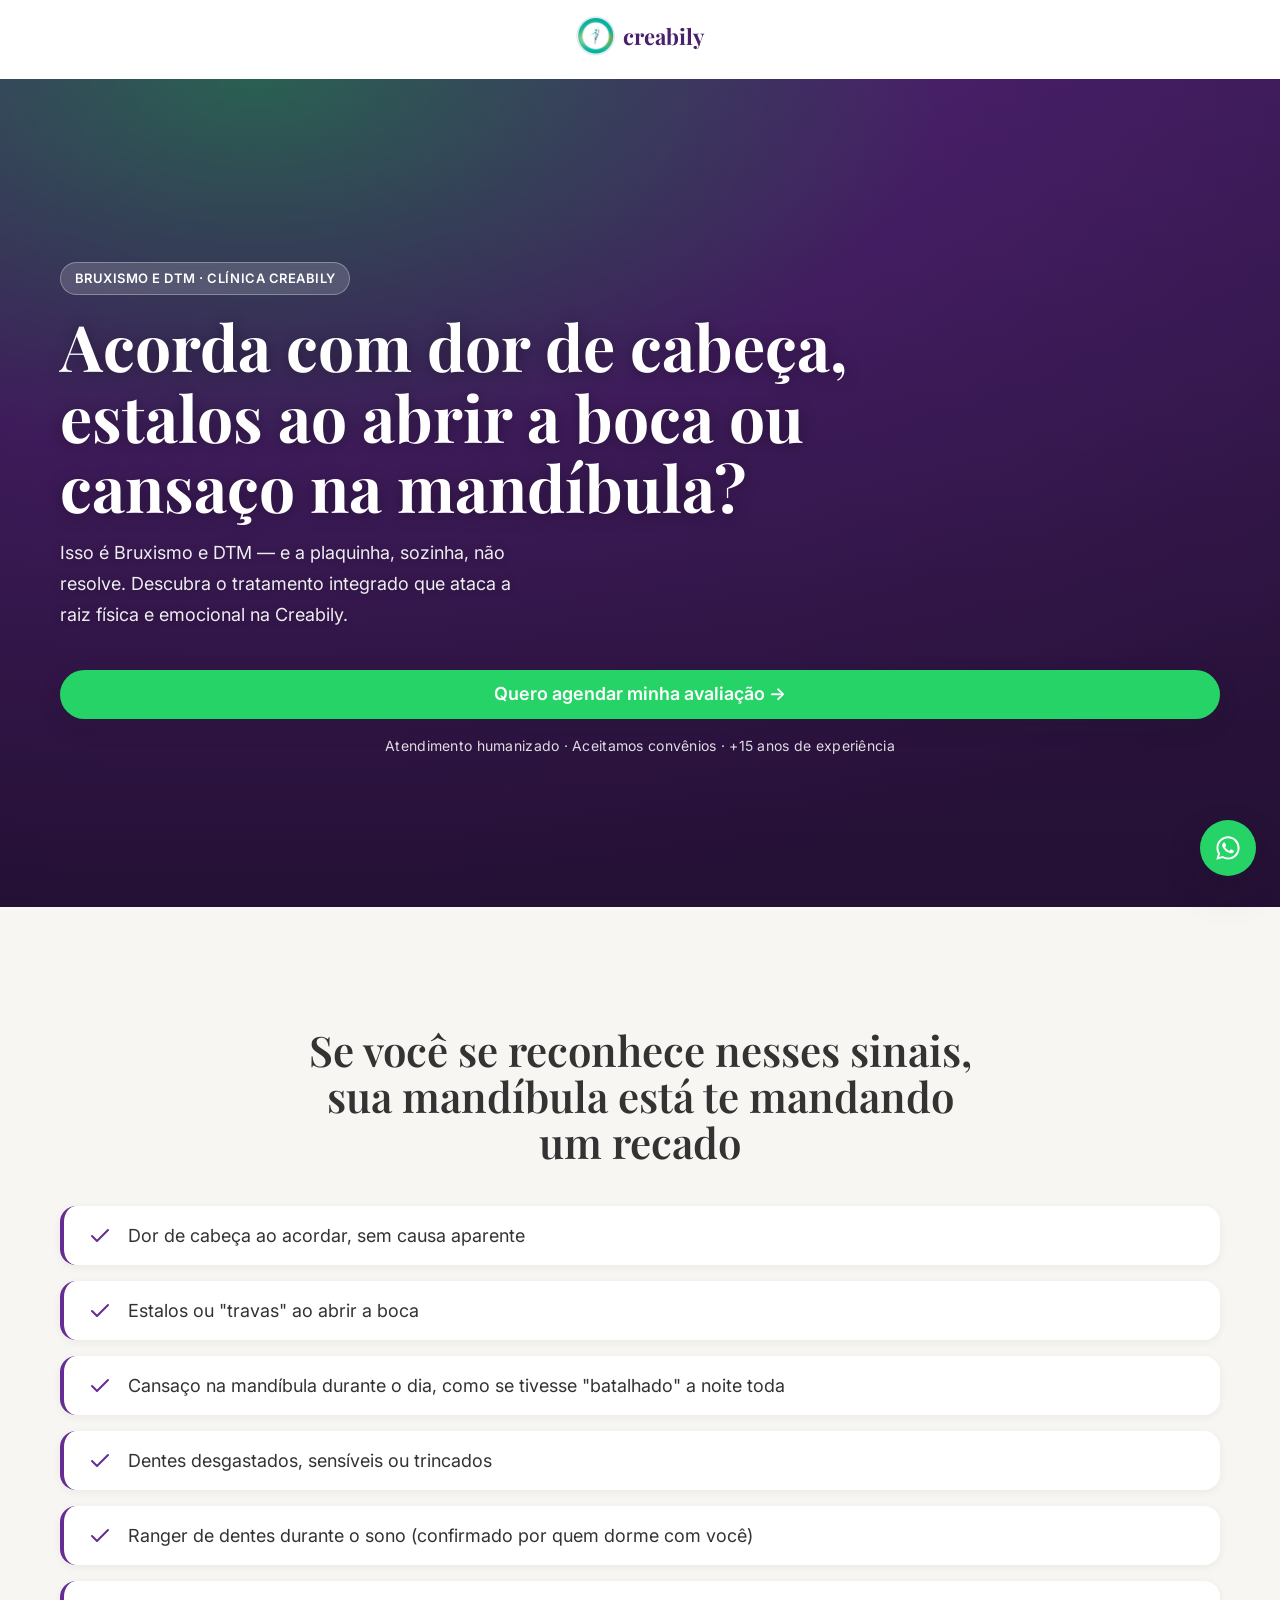
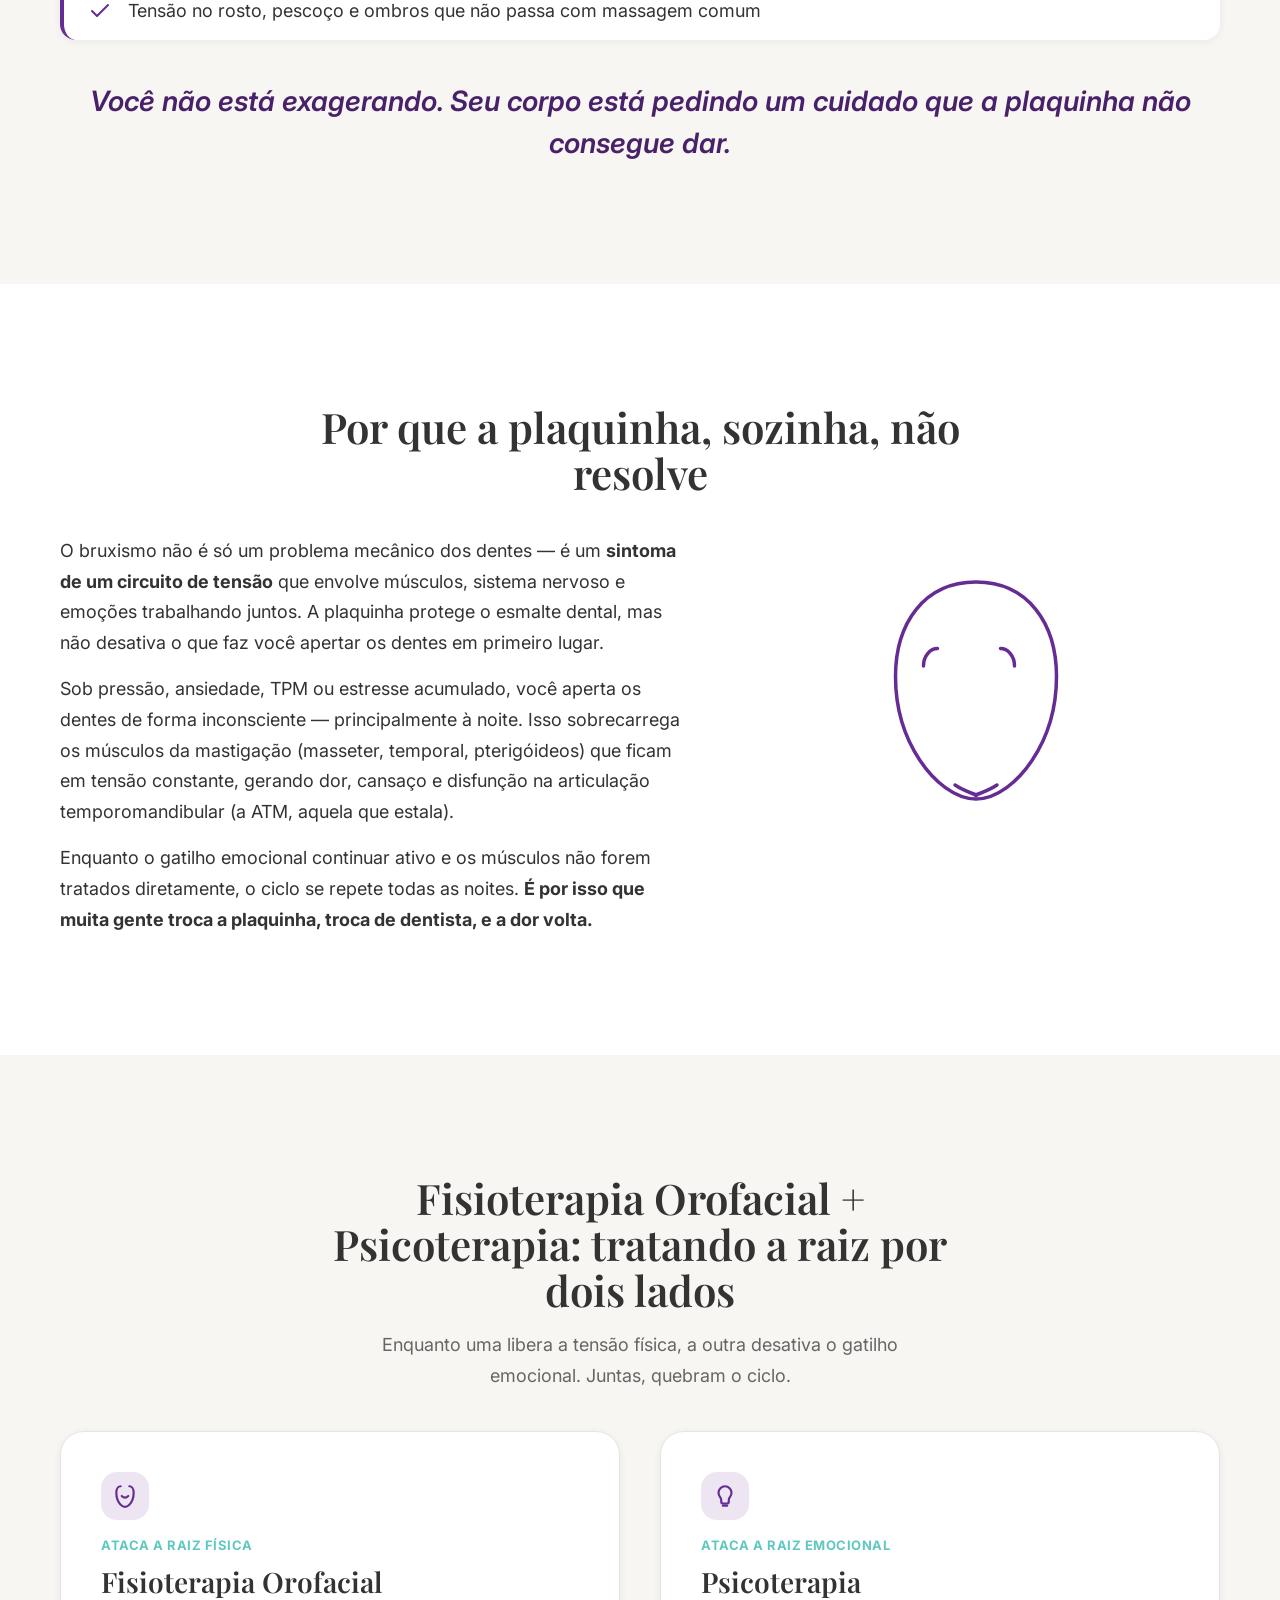
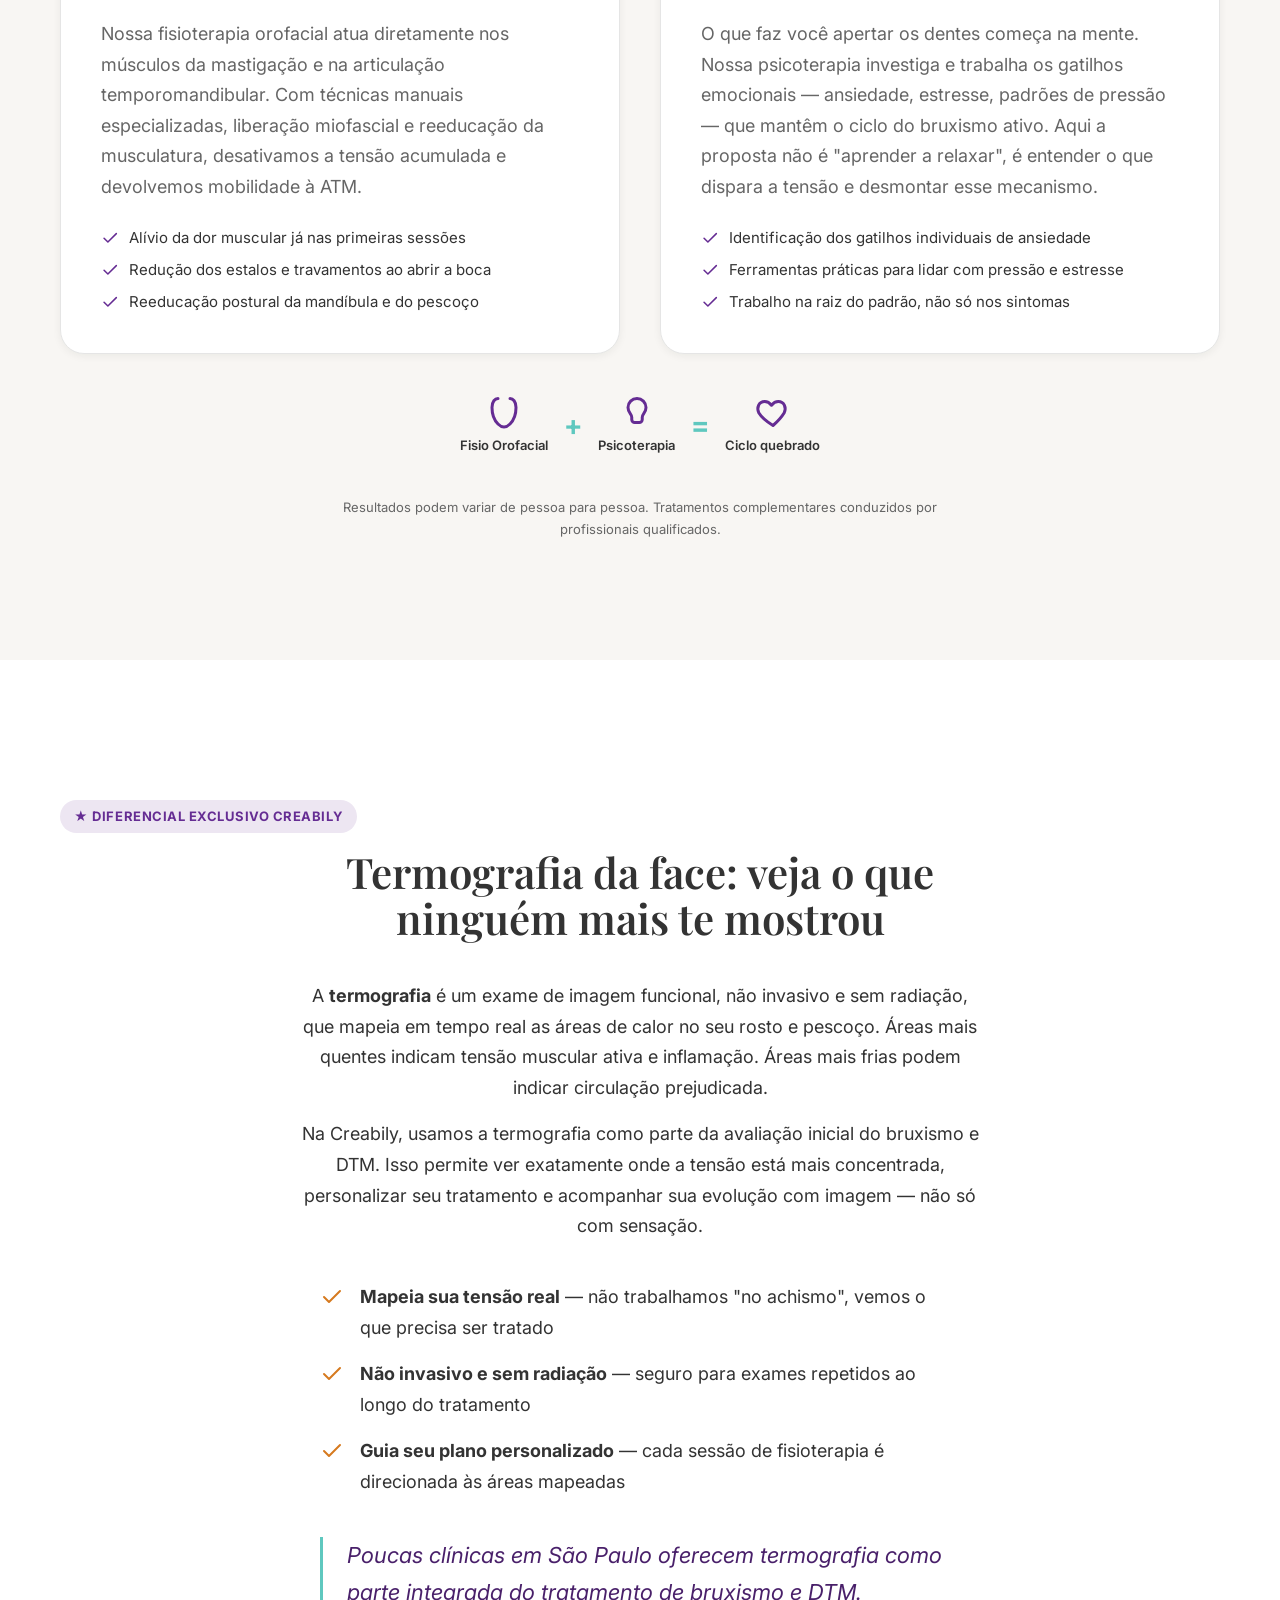
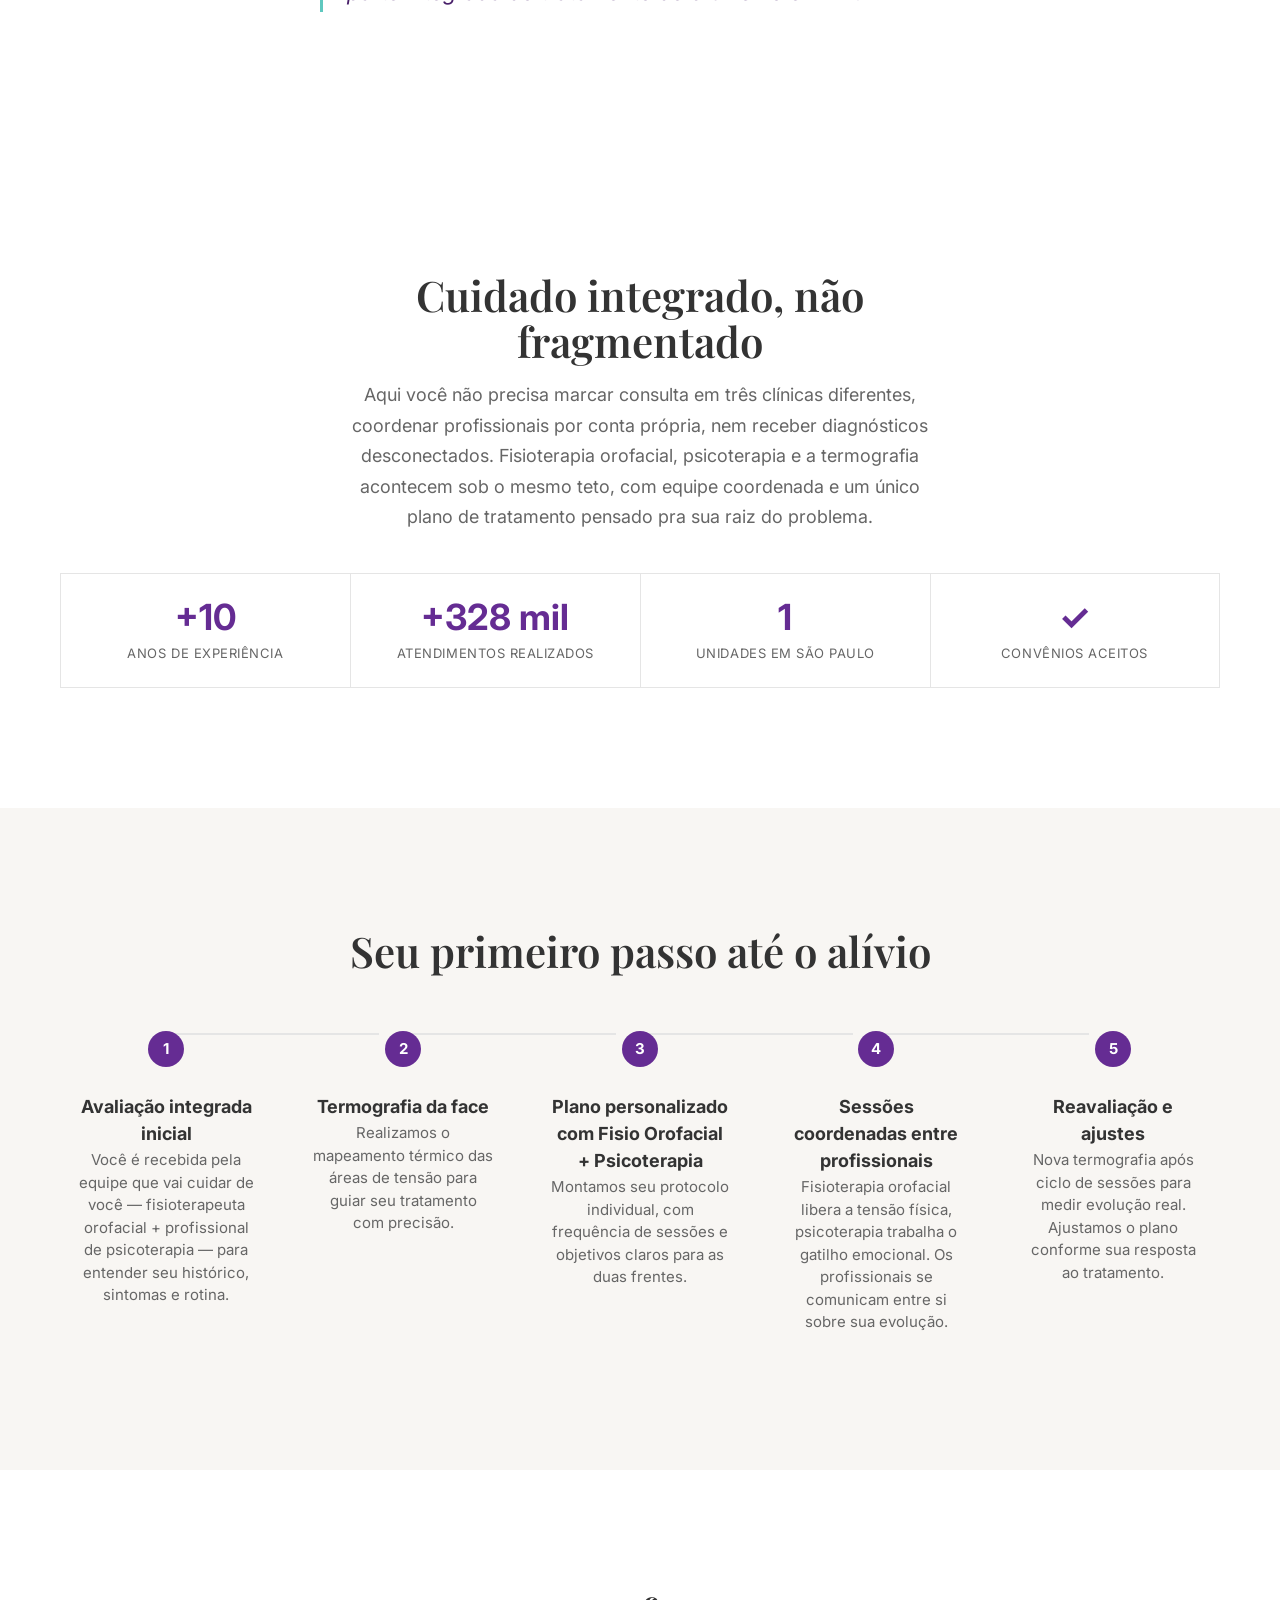
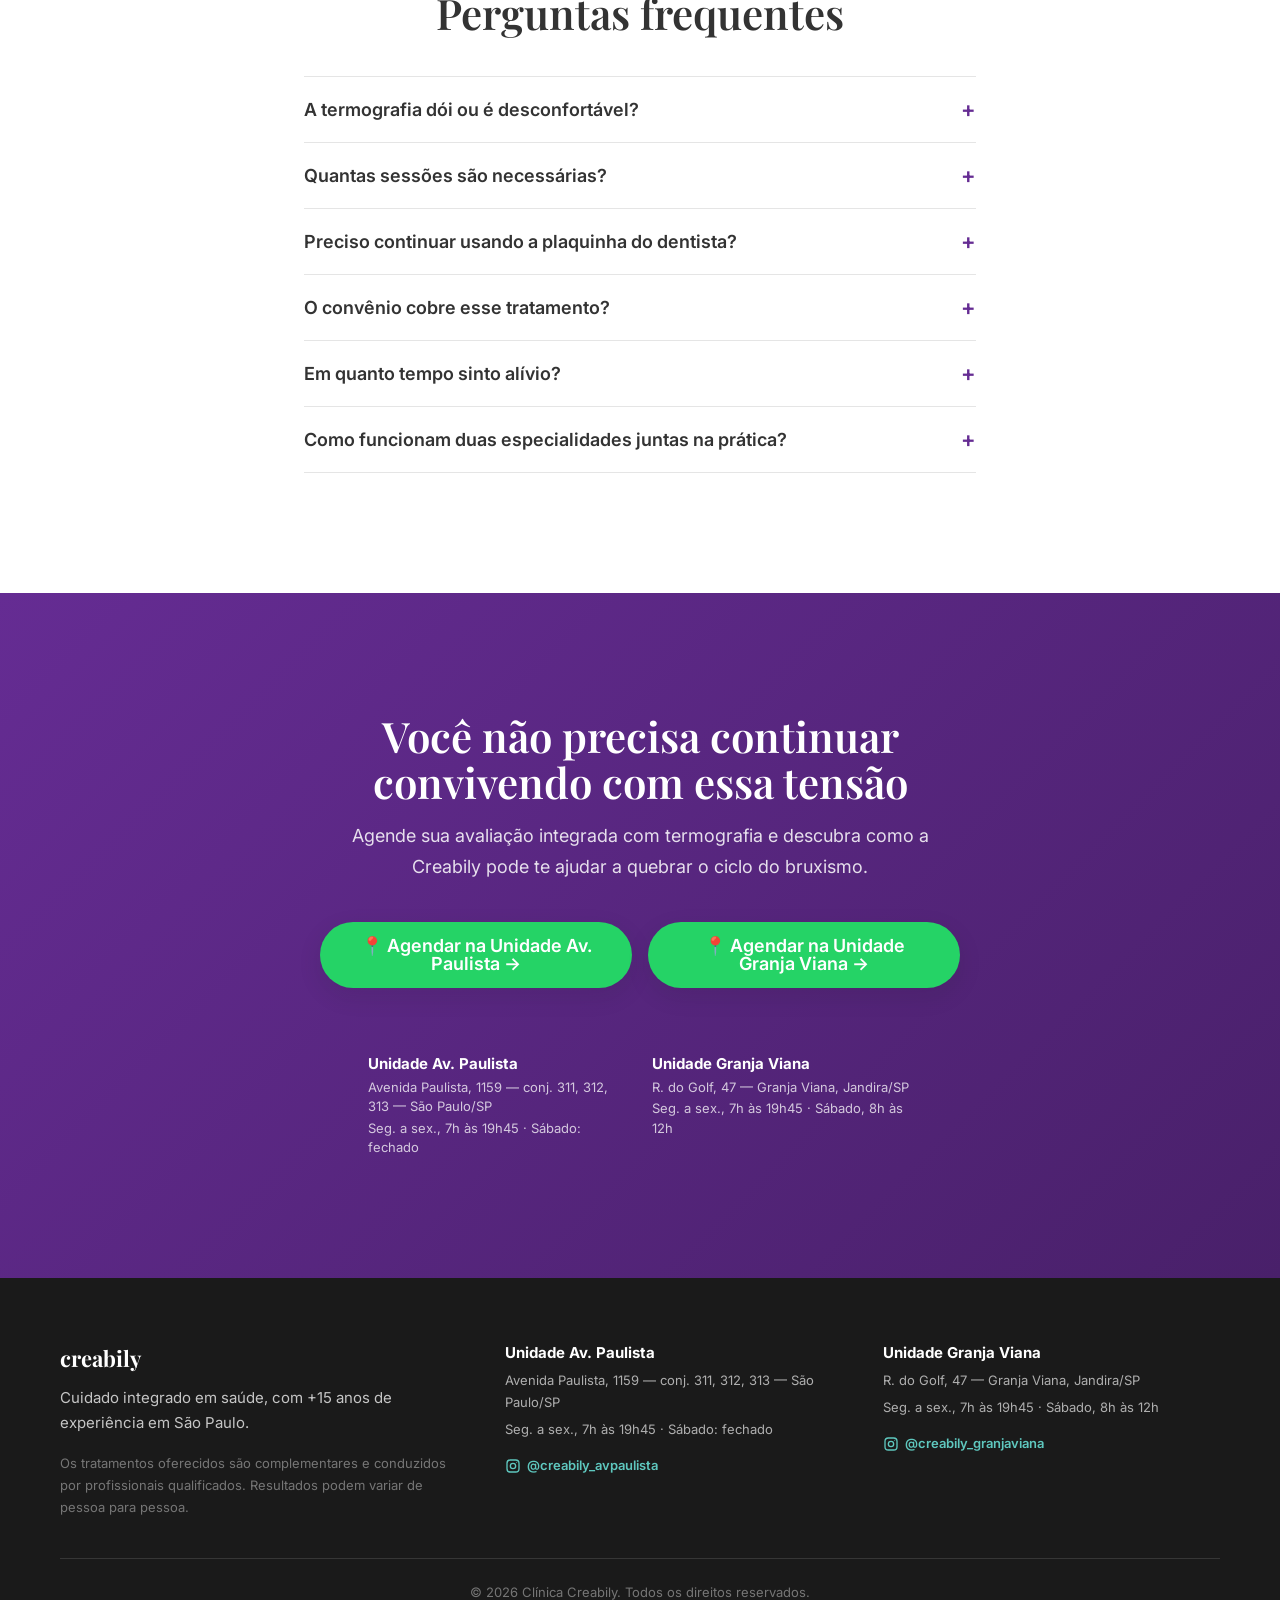
==== commit 27f039ec: "LP Bruxismo reformulada no padrão visual da Acupuntura" ====
--- a/bruxismo/index.html
+++ b/bruxismo/index.html
@@ -93,9 +93,6 @@
   </script>
 </head>
 <body>
-  <!-- Ambiente termográfico único, fixo atrás de toda a página -->
-  <div class="dither-background dither-fixed" data-colors="termografia" aria-hidden="true"></div>
-
   <!-- ===== HEADER (shared/components/header.html) ===== -->
   <header class="site-header">
     <div class="container">
@@ -120,7 +117,7 @@
 
   <main>
     <!-- ===== 1. HERO ===== -->
-    <section class="hero section-transparent">
+    <section class="hero">
       <video
         class="hero__video"
         autoplay
@@ -158,7 +155,7 @@
     </section>
 
     <!-- ===== 2. IDENTIFICAÇÃO DO PROBLEMA ===== -->
-    <section class="section section-glass">
+    <section class="section section-soft">
       <div class="container">
         <div class="section-header">
           <h2 class="section-title" data-reveal="fade-up">
@@ -211,8 +208,8 @@
       </div>
     </section>
 
-    <!-- ===== 3. AGITAÇÃO (transparente — deixa o ambiente termográfico global aparecer) ===== -->
-    <section class="section section-transparent">
+    <!-- ===== 3. AGITAÇÃO ===== -->
+    <section class="section">
       <div class="container">
         <div class="section-header">
           <h2 class="section-title" data-reveal="fade-up">Por que a plaquinha, sozinha, não resolve</h2>
@@ -298,7 +295,7 @@
     </section>
 
     <!-- ===== 4. MECANISMO MULTIDISCIPLINAR ===== -->
-    <section class="section section-glass">
+    <section class="section section-soft">
       <div class="container">
         <div class="section-header">
           <h2 class="section-title" data-reveal="fade-up">
@@ -407,8 +404,8 @@
       </div>
     </section>
 
-    <!-- ===== 5. DIFERENCIAL TÉCNICO: TERMOGRAFIA (seção-vitrine, transparente sobre o ambiente global) ===== -->
-    <section class="section section-transparent section--diferencial">
+    <!-- ===== 5. DIFERENCIAL TÉCNICO: TERMOGRAFIA (seção-vitrine) ===== -->
+    <section class="section section--diferencial">
       <div class="container">
         <div class="section-header">
           <span class="diferencial-badge">★ Diferencial exclusivo Creabily</span>
@@ -462,7 +459,7 @@
     </section>
 
     <!-- ===== 6. AUTORIDADE ===== -->
-    <section class="section section-glass">
+    <section class="section">
       <div class="container">
         <div class="section-header">
           <h2 class="section-title" data-reveal="fade-up">Cuidado integrado, não fragmentado</h2>
@@ -497,7 +494,7 @@
     </section>
 
     <!-- ===== 7. COMO FUNCIONA (stepper 5 passos) ===== -->
-    <section class="section section-glass">
+    <section class="section section-soft">
       <div class="container">
         <div class="section-header">
           <h2 class="section-title" data-reveal="fade-up">Seu primeiro passo até o alívio</h2>
@@ -556,7 +553,7 @@
     </section>
 
     <!-- ===== 8. FAQ ===== -->
-    <section class="section section-glass">
+    <section class="section">
       <div class="container">
         <div class="section-header">
           <h2 class="section-title" data-reveal="fade-up">Perguntas frequentes</h2>
@@ -629,7 +626,7 @@
     </section>
 
     <!-- ===== 9. CTA FINAL ===== -->
-    <section class="section cta-final section-glass">
+    <section class="section cta-final">
       <div class="container">
         <h2 class="section-title" data-reveal="fade-up">
           Você não precisa continuar convivendo com essa tensão
@@ -761,6 +758,5 @@
   ></script>
   <script src="shared/components/scroll-reveal.js"></script>
   <script src="shared/components/faq-accordion.js"></script>
-  <script src="shared/components/dither-background.js"></script>
 </body>
 </html>
--- a/bruxismo/styles.css
+++ b/bruxismo/styles.css
@@ -1,214 +1,18 @@
 /**
  * Estilos específicos da LP Bruxismo/DTM (Fisioterapia Orofacial + Psicoterapia).
+ * Ajustes pontuais que não pertencem ao components.css compartilhado — mesmo
+ * padrão visual da LP Acupuntura (fundo claro, cards brancos, tipografia
+ * Playfair + Inter, animações de scroll padrão).
  *
- * A LP inteira vive dentro de um único ambiente termográfico: um canvas
- * WebGL fixo (.dither-fixed) cobre a viewport inteira atrás de tudo.
- * Seções "transparentes" deixam o padrão passar direto; seções "glass"
- * flutuam sobre ele em vidro fosco, pra manter a leitura confortável em
- * conteúdo mais denso (checklist, FAQ, stepper etc.).
+ * O Hero desta LP usa vídeo de fundo (bruxismo/assets/hero-video.mp4),
+ * estrutura e overlay definidos em shared/styles/components.css (.hero,
+ * .hero__video, .hero::before).
  */
 
-/* ============ BASE — página inteira dentro do ambiente térmico ============ */
-
-body {
-  background: #0a1520;
-  color: #f5f0e6;
-}
-
-.section-title {
-  color: #ffffff;
-  text-shadow: 0 2px 20px rgba(0, 0, 0, 0.5);
-}
-
-.section-subtitle {
-  color: rgba(255, 255, 255, 0.82);
-}
-
-.microtext,
-.compliance-note {
-  color: rgba(255, 255, 255, 0.7);
-}
-
-.prose {
-  color: #f5f0e6;
-}
-
-.closing-statement {
-  color: #f4a742;
-}
-
-/* ============ Background termográfico fixo (único, cobre a página toda) ============ */
-
-.dither-fixed {
-  position: fixed;
-  inset: 0;
-  z-index: -1;
-  width: 100vw;
-  height: 100vh;
-}
-
-/* ============ Seções como camadas ============ */
-
-.section-transparent {
-  background: transparent;
-}
-
-.section-glass {
-  background: rgba(10, 21, 32, 0.85);
-  backdrop-filter: blur(20px);
-  -webkit-backdrop-filter: blur(20px);
-}
-
-/* CTA Final tinha gradiente próprio (components.css) — vidro fosco tem que vencer */
-.cta-final.section-glass {
-  background: rgba(10, 21, 32, 0.85);
-}
-
-/* ============ Header ============ */
-
-.site-header {
-  background: rgba(10, 21, 32, 0.7);
-  backdrop-filter: blur(20px);
-  -webkit-backdrop-filter: blur(20px);
-}
-
-.site-header__logo {
-  color: #ffffff;
-}
-
-.site-header__logo-img {
-  filter: brightness(0) invert(1);
-}
-
-/* ============ Footer ============ */
-
-.site-footer {
-  background: rgba(10, 21, 32, 0.95);
-}
-
-/* ============ Cards translúcidos (checklist, mecanismo, FAQ) ============ */
-
-.checklist__item,
-.specialty-card,
-.faq-item {
-  background: rgba(255, 255, 255, 0.05);
-  backdrop-filter: blur(10px);
-  -webkit-backdrop-filter: blur(10px);
-  border: 1px solid rgba(255, 255, 255, 0.15);
-  border-radius: 16px;
-}
-
-.checklist__item {
-  color: #f5f0e6;
-}
-
-.checklist__icon {
-  color: #f4a742;
-}
-
-.faq-item {
-  padding: 0 var(--space-md);
-  margin-bottom: var(--space-sm);
-}
-
-.faq-item:first-child {
-  border-top: 1px solid rgba(255, 255, 255, 0.15);
-}
-
-.faq-item__question {
-  color: #ffffff;
-}
-
-.faq-item__answer {
-  color: rgba(255, 255, 255, 0.75);
-}
-
-/* ============ WhatsApp — contraste forte no fundo escuro/laranja ============ */
-
-.btn-whatsapp {
-  box-shadow: 0 10px 40px rgba(37, 211, 102, 0.4);
-}
-
-.wa-sticky {
-  box-shadow: 0 8px 30px rgba(37, 211, 102, 0.5);
-}
-
-/* ============ Seção Diferencial Técnico (vitrine) ============ */
-
-.section--diferencial {
-  padding-block: 100px;
-}
-
-@media (min-width: 860px) {
-  .section--diferencial {
-    padding-block: 140px;
-  }
-}
-
-.diferencial-badge {
-  display: inline-flex;
-  align-items: center;
-  gap: 0.4rem;
-  font-size: var(--fs-xs);
-  font-weight: 700;
-  letter-spacing: 0.04em;
-  text-transform: uppercase;
-  color: #ffffff;
-  background: rgba(255, 255, 255, 0.14);
-  border: 1px solid rgba(255, 255, 255, 0.28);
-  backdrop-filter: blur(8px);
-  -webkit-backdrop-filter: blur(8px);
-  padding: 0.4rem 0.9rem;
-  border-radius: var(--radius-full);
-  margin-bottom: var(--space-sm);
-}
-
-.diferencial-bullets {
-  display: grid;
-  gap: var(--space-sm);
-  margin-top: var(--space-lg);
-  max-width: 640px;
-  margin-inline: auto;
-}
-
-.diferencial-bullets li {
-  display: flex;
-  align-items: flex-start;
-  gap: var(--space-sm);
-  font-size: var(--fs-md);
-  line-height: var(--lh-relaxed);
-  color: #f5f0e6;
-}
-
-.diferencial-bullets__icon {
-  flex-shrink: 0;
-  width: 1.5rem;
-  height: 1.5rem;
-  margin-top: 0.2rem;
-  color: #f4a742;
-}
-
-.authority-quote {
-  margin-top: var(--space-lg);
-  max-width: 640px;
-  margin-inline: auto;
-  padding-left: var(--space-md);
-  border-left: 3px solid #f4a742;
-  font-style: italic;
-  font-size: var(--fs-lg);
-  line-height: var(--lh-relaxed);
-  text-align: left;
-  color: #ffffff;
-}
-
-/* ============ Ilustração da seção Agitação (rosto com pontos de calor) ============ */
-
-.agitation-layout__icon {
-  background: transparent;
-}
+/* ---------- Ilustração da seção "Agitação" (rosto + pontos de calor) ---------- */
 
 .heat-face {
-  color: #ffffff;
+  color: var(--color-primary);
 }
 
 .heat-face__point {
@@ -239,7 +43,7 @@
   }
 }
 
-/* ============ Mecanismo multidisciplinar (2 blocos) ============ */
+/* ---------- Mecanismo multidisciplinar (2 blocos: Fisio Orofacial + Psicoterapia) ---------- */
 
 .specialty-grid {
   display: grid;
@@ -255,13 +59,17 @@
 }
 
 .specialty-card {
+  background: var(--color-white);
+  border: 1px solid var(--color-border);
+  border-radius: var(--radius-lg);
   padding: var(--space-lg);
+  box-shadow: var(--shadow-sm);
   transition: all var(--transition-base);
 }
 
 .specialty-card:hover {
   transform: translateY(-4px);
-  background: rgba(255, 255, 255, 0.08);
+  box-shadow: var(--shadow-lg);
 }
 
 .specialty-card__icon {
@@ -271,8 +79,8 @@
   align-items: center;
   justify-content: center;
   border-radius: var(--radius-md);
-  background: rgba(244, 167, 66, 0.15);
-  color: #f4a742;
+  background: var(--color-primary-light);
+  color: var(--color-primary);
   margin-bottom: var(--space-sm);
 }
 
@@ -290,14 +98,14 @@
   font-family: var(--font-heading);
   font-size: var(--fs-xl);
   font-weight: 600;
-  color: #ffffff;
+  color: var(--color-text);
 }
 
 .specialty-card__text {
   margin-top: var(--space-sm);
   font-size: var(--fs-body);
   line-height: var(--lh-relaxed);
-  color: rgba(245, 240, 230, 0.85);
+  color: var(--color-text-muted);
 }
 
 .specialty-card__bullets {
@@ -311,7 +119,7 @@
   align-items: flex-start;
   gap: 0.6rem;
   font-size: var(--fs-sm);
-  color: #f5f0e6;
+  color: var(--color-text);
 }
 
 .specialty-card__bullets svg {
@@ -319,7 +127,7 @@
   width: 1.15rem;
   height: 1.15rem;
   margin-top: 0.15rem;
-  color: #f4a742;
+  color: var(--color-primary);
 }
 
 /* Diagrama de integração — fecha o bloco mostrando as duas frentes se somando */
@@ -329,7 +137,7 @@
   justify-content: center;
   gap: var(--space-sm);
   margin-top: var(--space-lg);
-  color: rgba(255, 255, 255, 0.7);
+  color: var(--color-text-muted);
 }
 
 .integration-diagram__node {
@@ -339,62 +147,83 @@
   gap: 0.4rem;
   font-size: var(--fs-xs);
   font-weight: 600;
-  color: #f5f0e6;
+  color: var(--color-text);
   text-align: center;
 }
 
 .integration-diagram__node svg {
   width: 2.25rem;
   height: 2.25rem;
-  color: #f4a742;
+  color: var(--color-primary);
 }
 
 .integration-diagram__op {
   font-size: var(--fs-xl);
   font-weight: 700;
-  color: #f4a742;
-}
-
-/* ============ Autoridade — contadores ============ */
-
-.counter-grid {
-  border-top: 1px solid rgba(255, 255, 255, 0.15);
-  border-left: 1px solid rgba(255, 255, 255, 0.15);
-}
-
-.counter {
-  border-right: 1px solid rgba(255, 255, 255, 0.15);
-  border-bottom: 1px solid rgba(255, 255, 255, 0.15);
-}
-
-.counter__value {
-  color: #f4a742;
-}
-
-.counter__label {
-  color: rgba(255, 255, 255, 0.7);
-}
-
-/* ============ Stepper (como funciona) ============ */
-
-.step::before {
-  background: rgba(244, 167, 66, 0.15);
-  color: #f4a742;
-}
-
-.step.is-visible::before {
-  background: #f4a742;
-  color: #0a1520;
-}
-
-.step__title {
-  color: #ffffff;
-}
-
-.step__text {
-  color: rgba(255, 255, 255, 0.75);
-}
-
-.step:not(:last-child)::after {
-  background: rgba(255, 255, 255, 0.15);
-}
+  color: var(--color-accent);
+}
+
+/* ---------- Diferencial Técnico: Termografia (seção-vitrine) ---------- */
+
+.section--diferencial {
+  padding-block: 100px;
+}
+
+@media (min-width: 860px) {
+  .section--diferencial {
+    padding-block: 140px;
+  }
+}
+
+.diferencial-badge {
+  display: inline-flex;
+  align-items: center;
+  gap: 0.4rem;
+  font-size: var(--fs-xs);
+  font-weight: 700;
+  letter-spacing: 0.04em;
+  text-transform: uppercase;
+  color: var(--color-primary);
+  background: var(--color-primary-light);
+  padding: 0.4rem 0.9rem;
+  border-radius: var(--radius-full);
+  margin-bottom: var(--space-sm);
+}
+
+.diferencial-bullets {
+  display: grid;
+  gap: var(--space-sm);
+  margin-top: var(--space-lg);
+  max-width: 640px;
+  margin-inline: auto;
+}
+
+.diferencial-bullets li {
+  display: flex;
+  align-items: flex-start;
+  gap: var(--space-sm);
+  font-size: var(--fs-md);
+  line-height: var(--lh-relaxed);
+  color: var(--color-text);
+}
+
+.diferencial-bullets__icon {
+  flex-shrink: 0;
+  width: 1.5rem;
+  height: 1.5rem;
+  margin-top: 0.2rem;
+  color: #d67a1f;
+}
+
+.authority-quote {
+  margin-top: var(--space-lg);
+  max-width: 640px;
+  margin-inline: auto;
+  padding-left: var(--space-md);
+  border-left: 3px solid var(--color-accent);
+  font-style: italic;
+  font-size: var(--fs-lg);
+  line-height: var(--lh-relaxed);
+  text-align: left;
+  color: var(--color-primary-dark);
+}
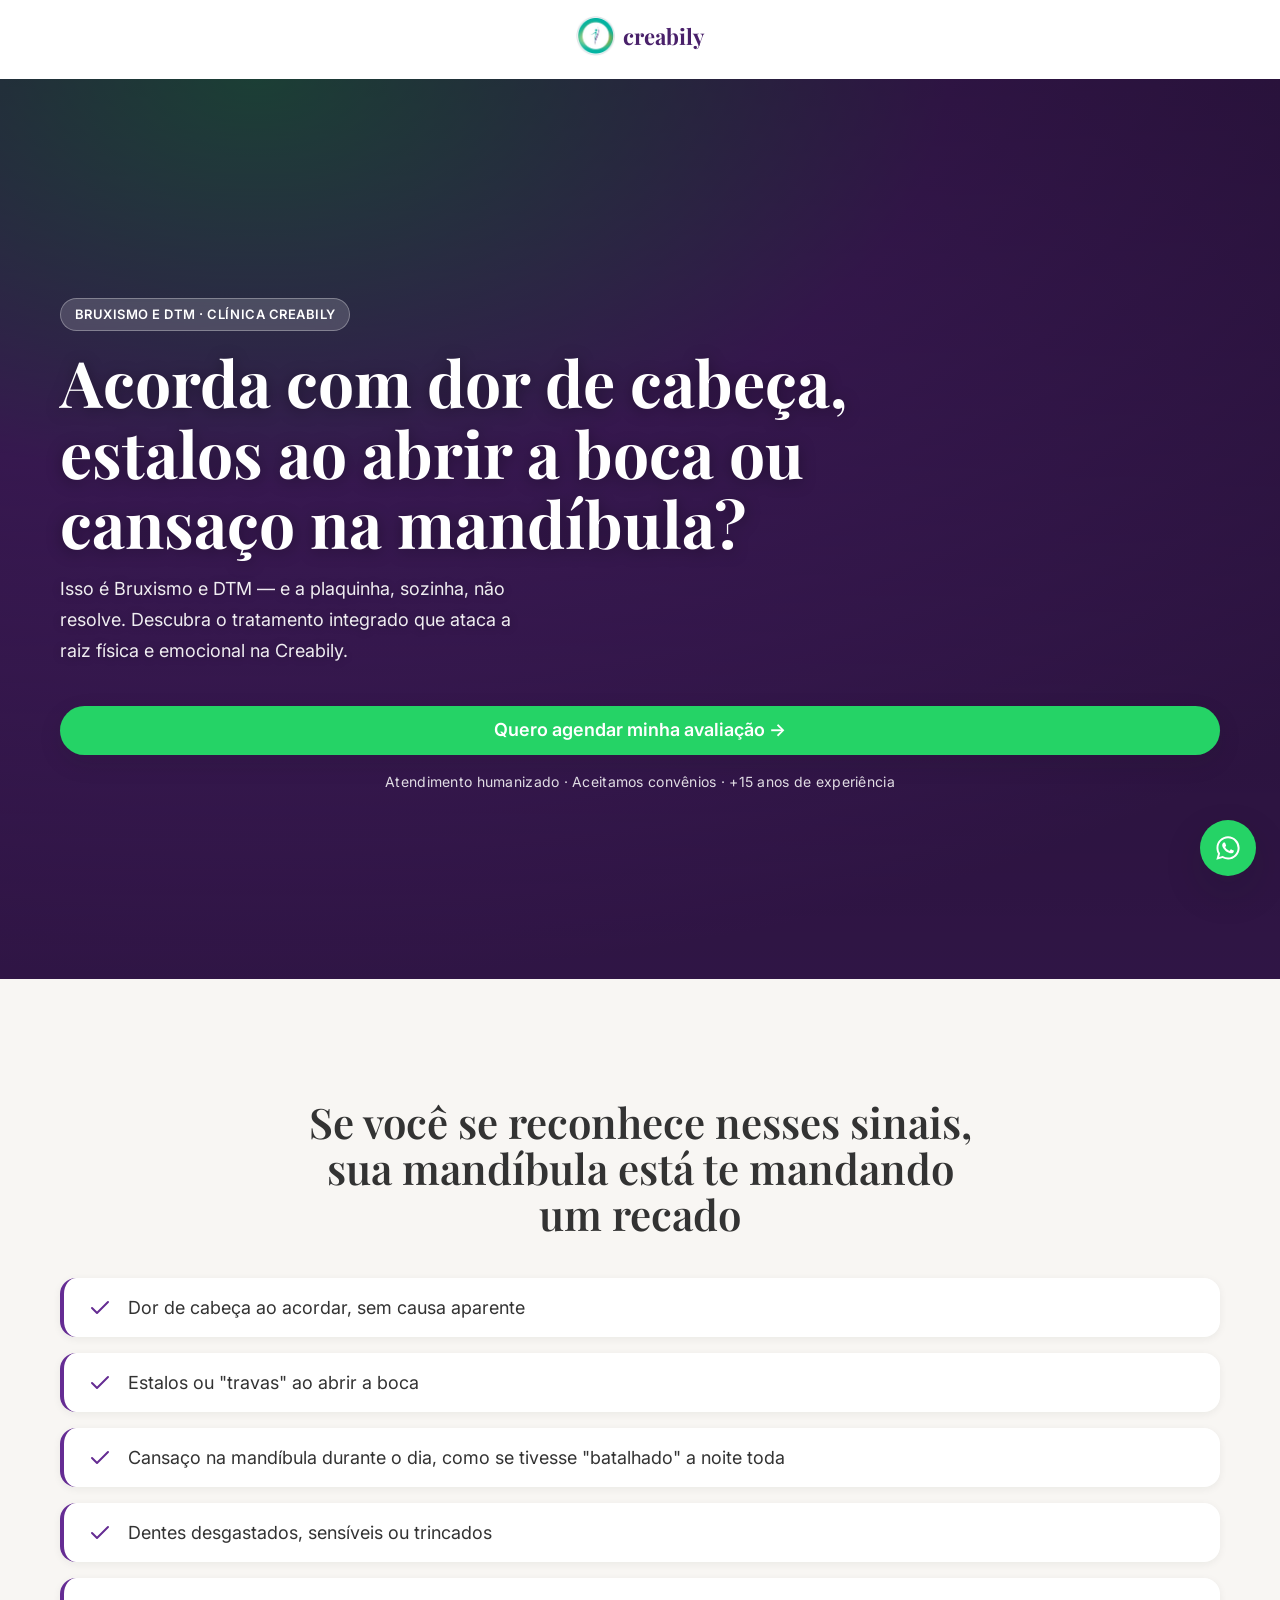
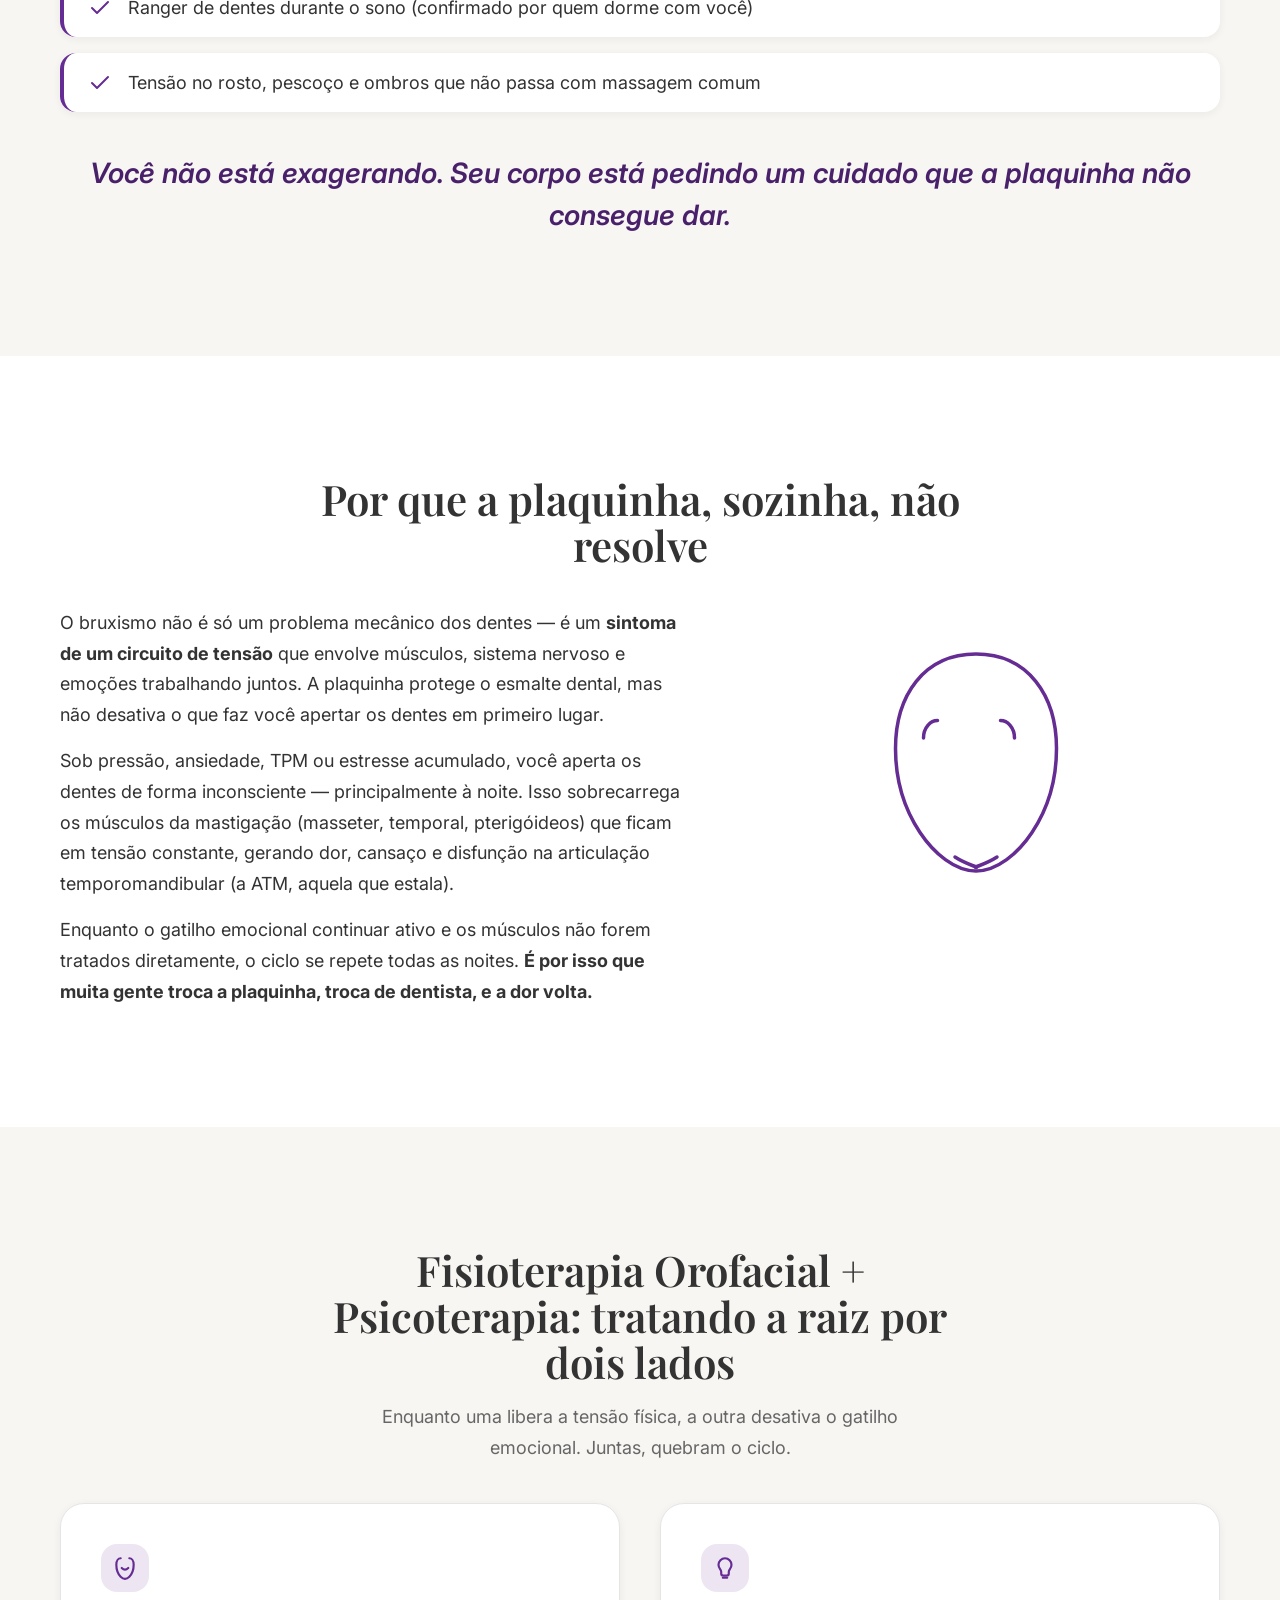
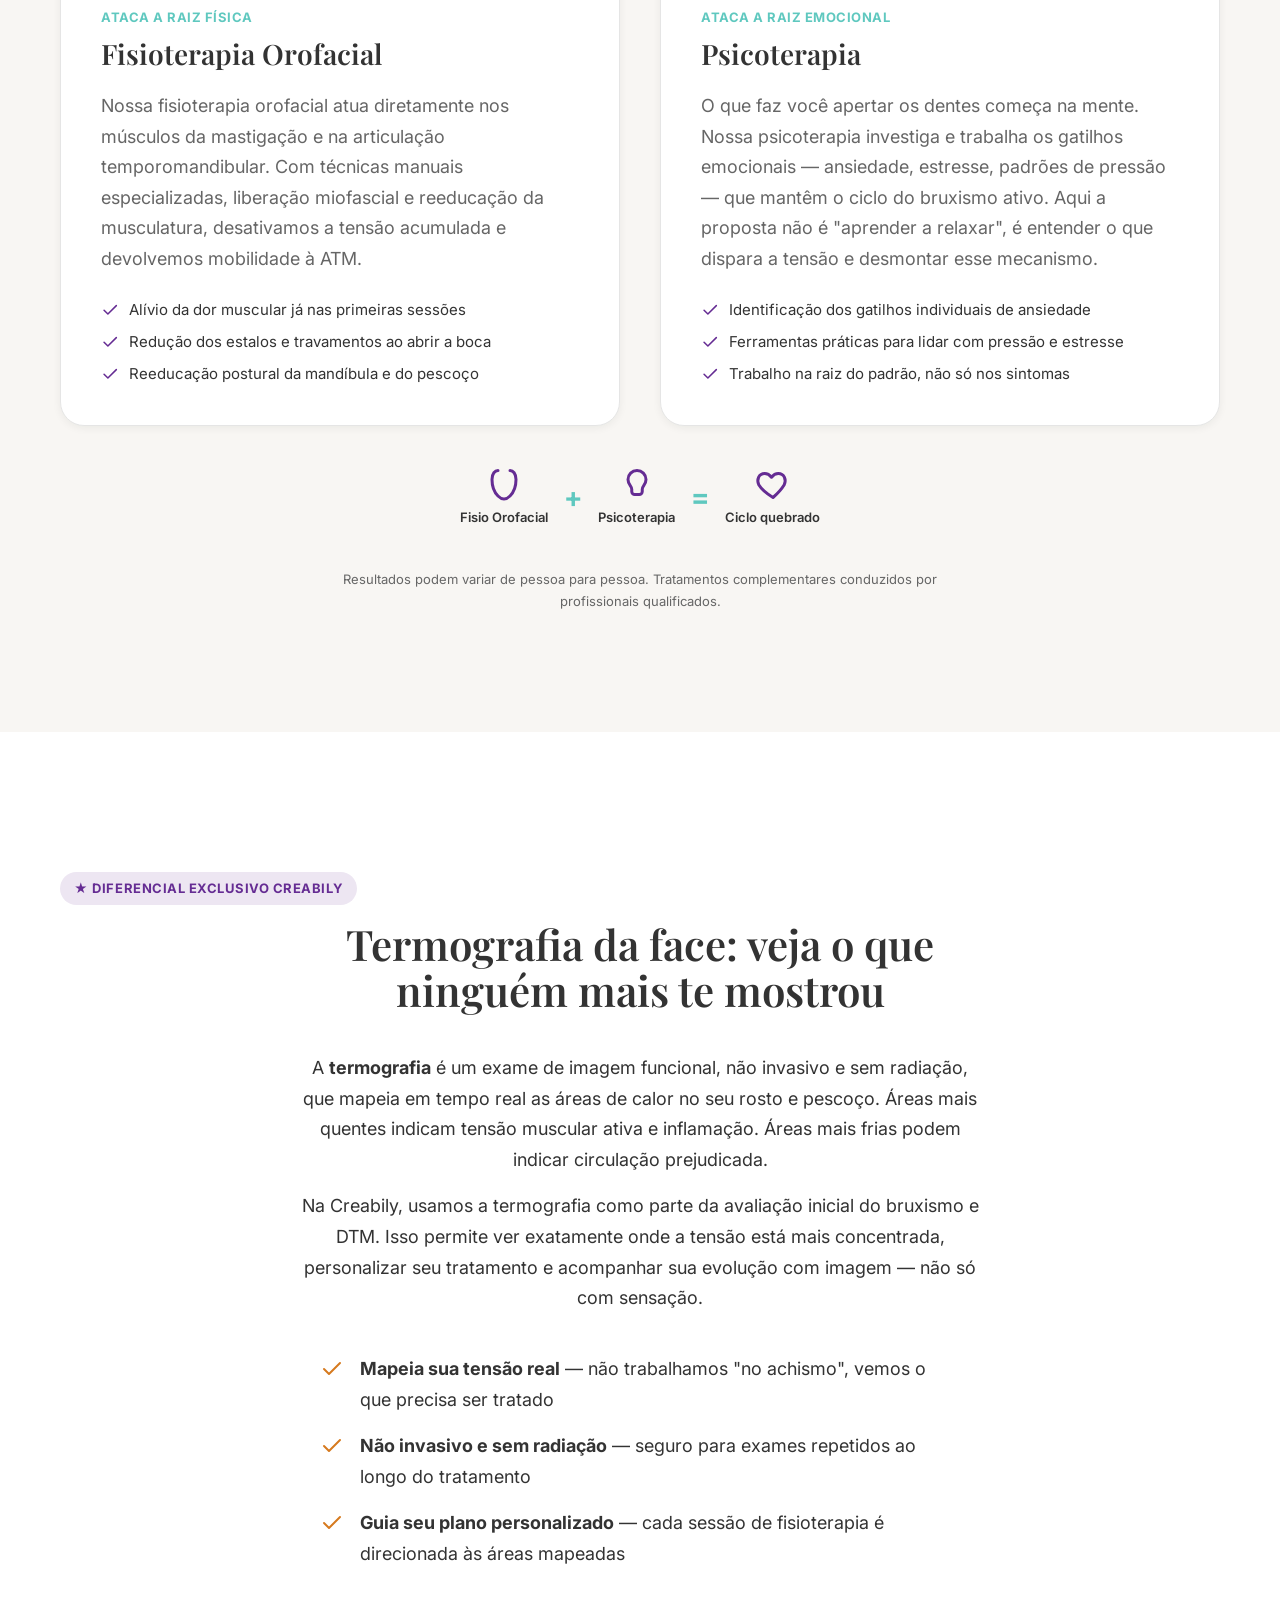
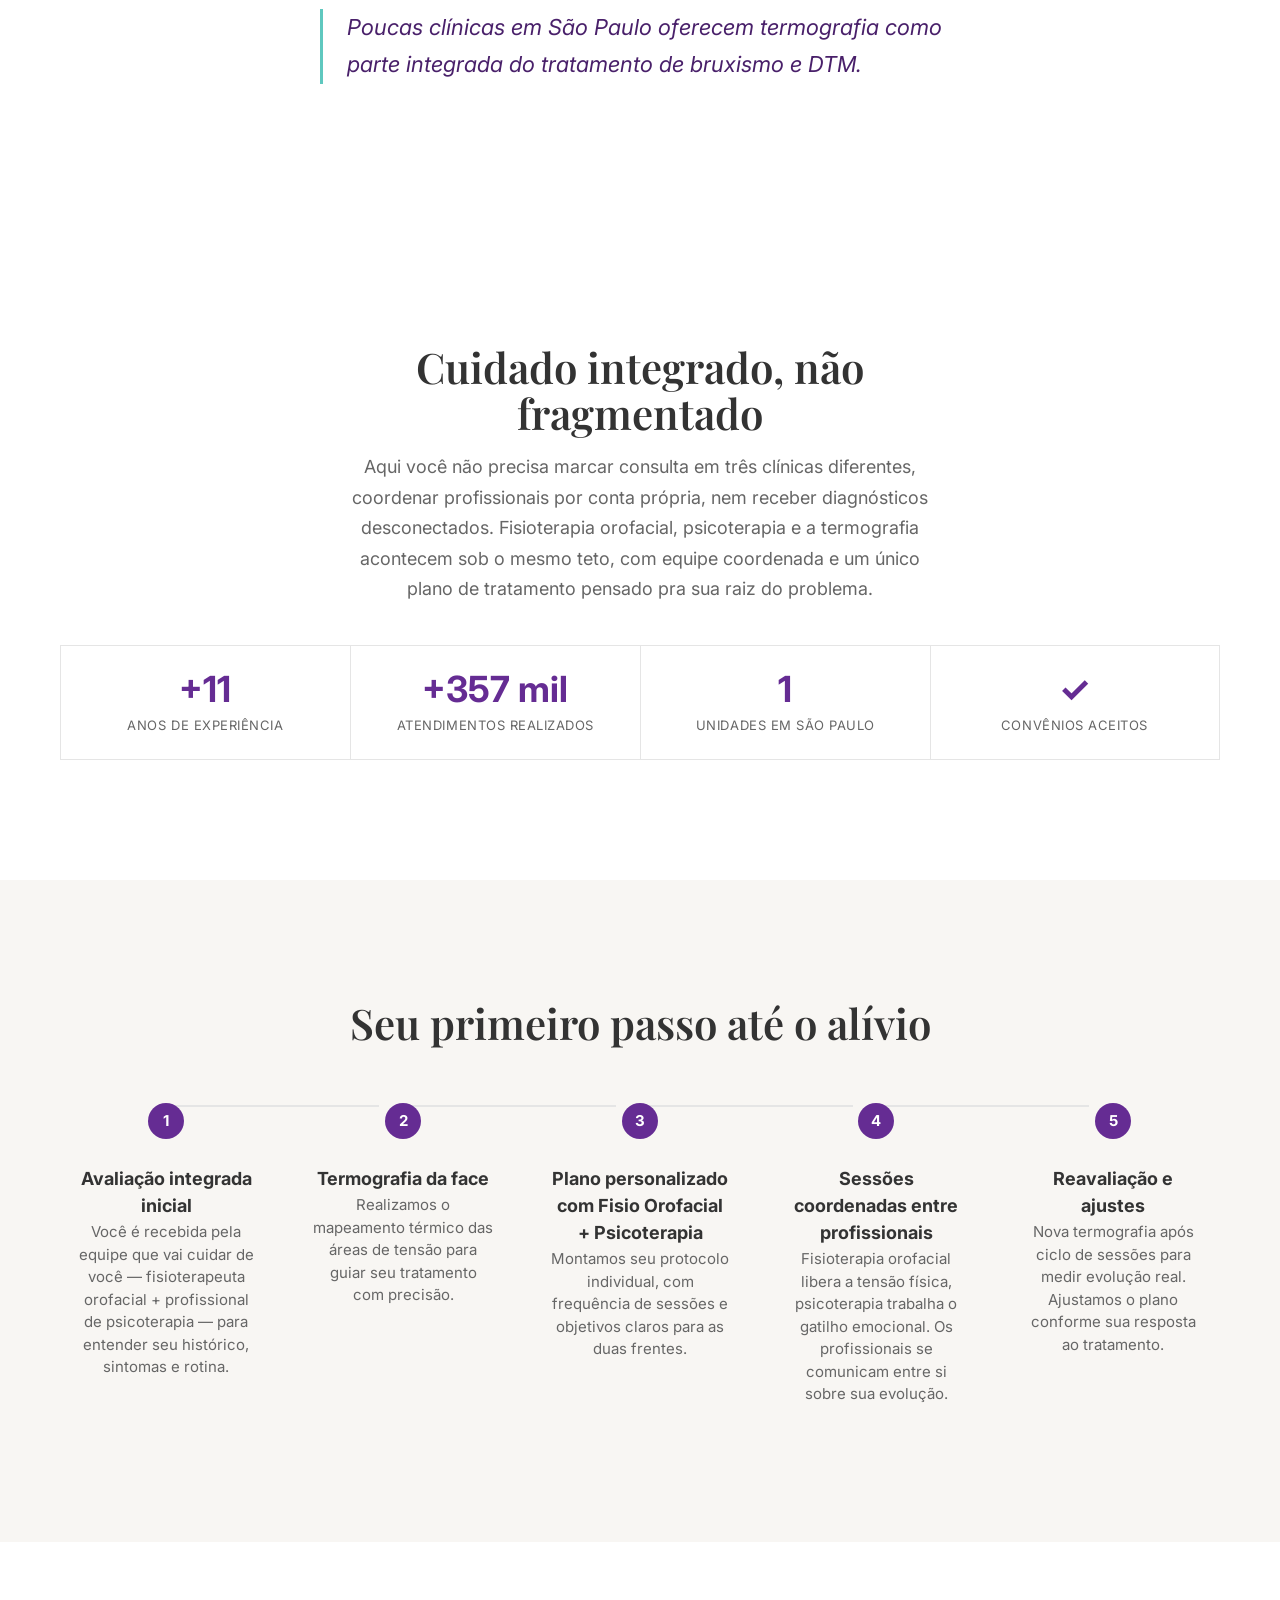
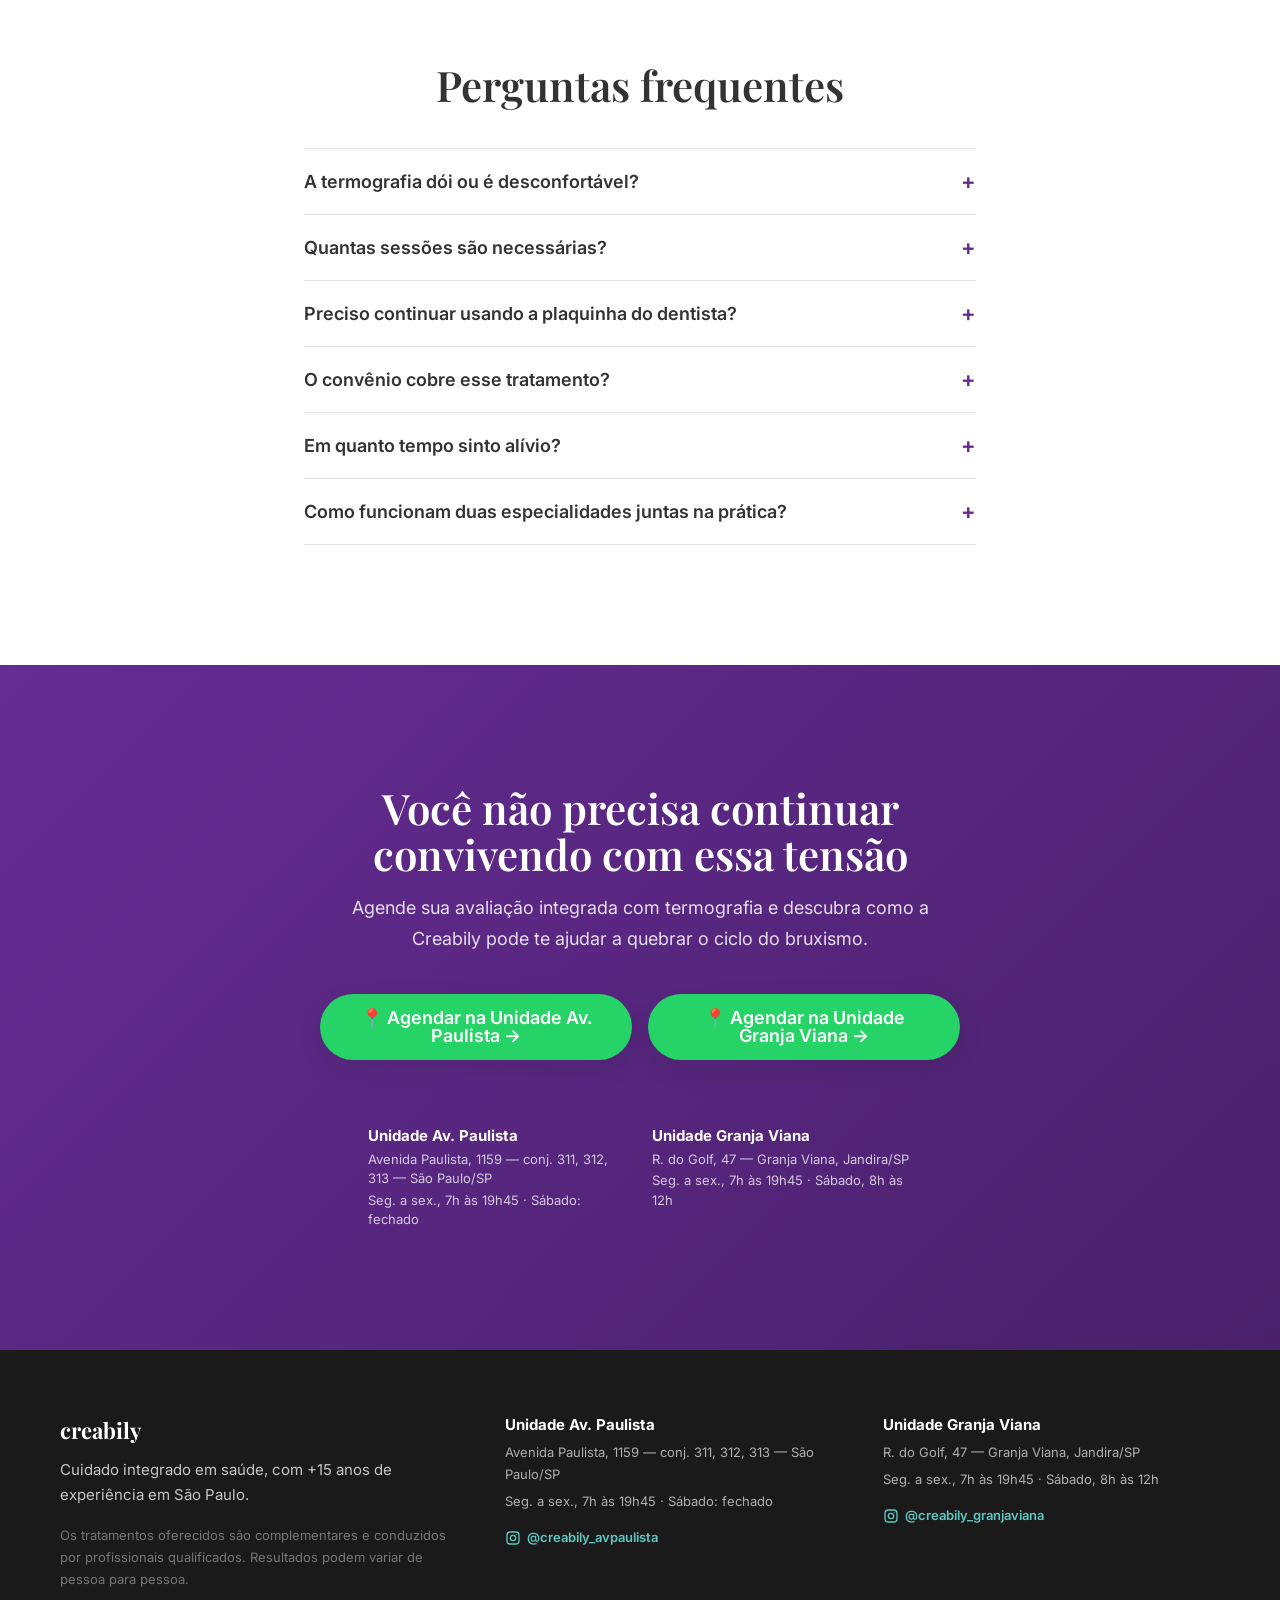
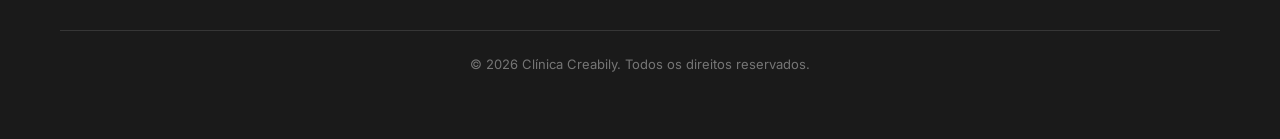
==== commit 5c57d73b: "integra vídeo do hero na LP bruxismo" ====
--- a/bruxismo/index.html
+++ b/bruxismo/index.html
@@ -119,17 +119,19 @@
     <!-- ===== 1. HERO ===== -->
     <section class="hero">
       <video
-        class="hero__video"
+        class="hero-video"
         autoplay
         muted
         loop
         playsinline
+        preload="auto"
         poster="assets/hero-poster.webp"
         aria-hidden="true"
       >
         <source src="assets/hero-video.mp4" type="video/mp4" />
       </video>
-      <div class="container hero__content">
+      <div class="hero-overlay"></div>
+      <div class="container hero-content">
         <span class="hero__eyebrow">Bruxismo e DTM · Clínica Creabily</span>
         <h1 class="hero__title">
           Acorda com dor de cabeça, estalos ao abrir a boca ou cansaço na mandíbula?
--- a/bruxismo/styles.css
+++ b/bruxismo/styles.css
@@ -4,10 +4,47 @@
  * padrão visual da LP Acupuntura (fundo claro, cards brancos, tipografia
  * Playfair + Inter, animações de scroll padrão).
  *
- * O Hero desta LP usa vídeo de fundo (bruxismo/assets/hero-video.mp4),
- * estrutura e overlay definidos em shared/styles/components.css (.hero,
- * .hero__video, .hero::before).
+ * O Hero desta LP usa vídeo de fundo (bruxismo/assets/hero-video.mp4) com
+ * estrutura própria (.hero-video/.hero-overlay/.hero-content) em vez do
+ * padrão .hero__video/.hero__content do components.css — por isso o overlay
+ * escuro do componente compartilhado (.hero::before) é neutralizado abaixo,
+ * pra não duplicar o escurecimento com a .hero-overlay explícita.
  */
+
+/* ---------- Hero (vídeo + overlay + conteúdo) ---------- */
+
+.hero {
+  position: relative;
+  overflow: hidden;
+  min-height: 100vh;
+}
+
+.hero::before {
+  content: none;
+}
+
+.hero-video {
+  position: absolute;
+  inset: 0;
+  width: 100%;
+  height: 100%;
+  object-fit: cover;
+  z-index: 0;
+}
+
+.hero-overlay {
+  position: absolute;
+  inset: 0;
+  background: linear-gradient(rgba(0, 0, 0, 0.55), rgba(0, 0, 0, 0.35));
+  z-index: 1;
+}
+
+.hero-content {
+  position: relative;
+  z-index: 2;
+  padding-block: var(--space-2xl) var(--space-xl);
+  width: 100%;
+}
 
 /* ---------- Ilustração da seção "Agitação" (rosto + pontos de calor) ---------- */
 
